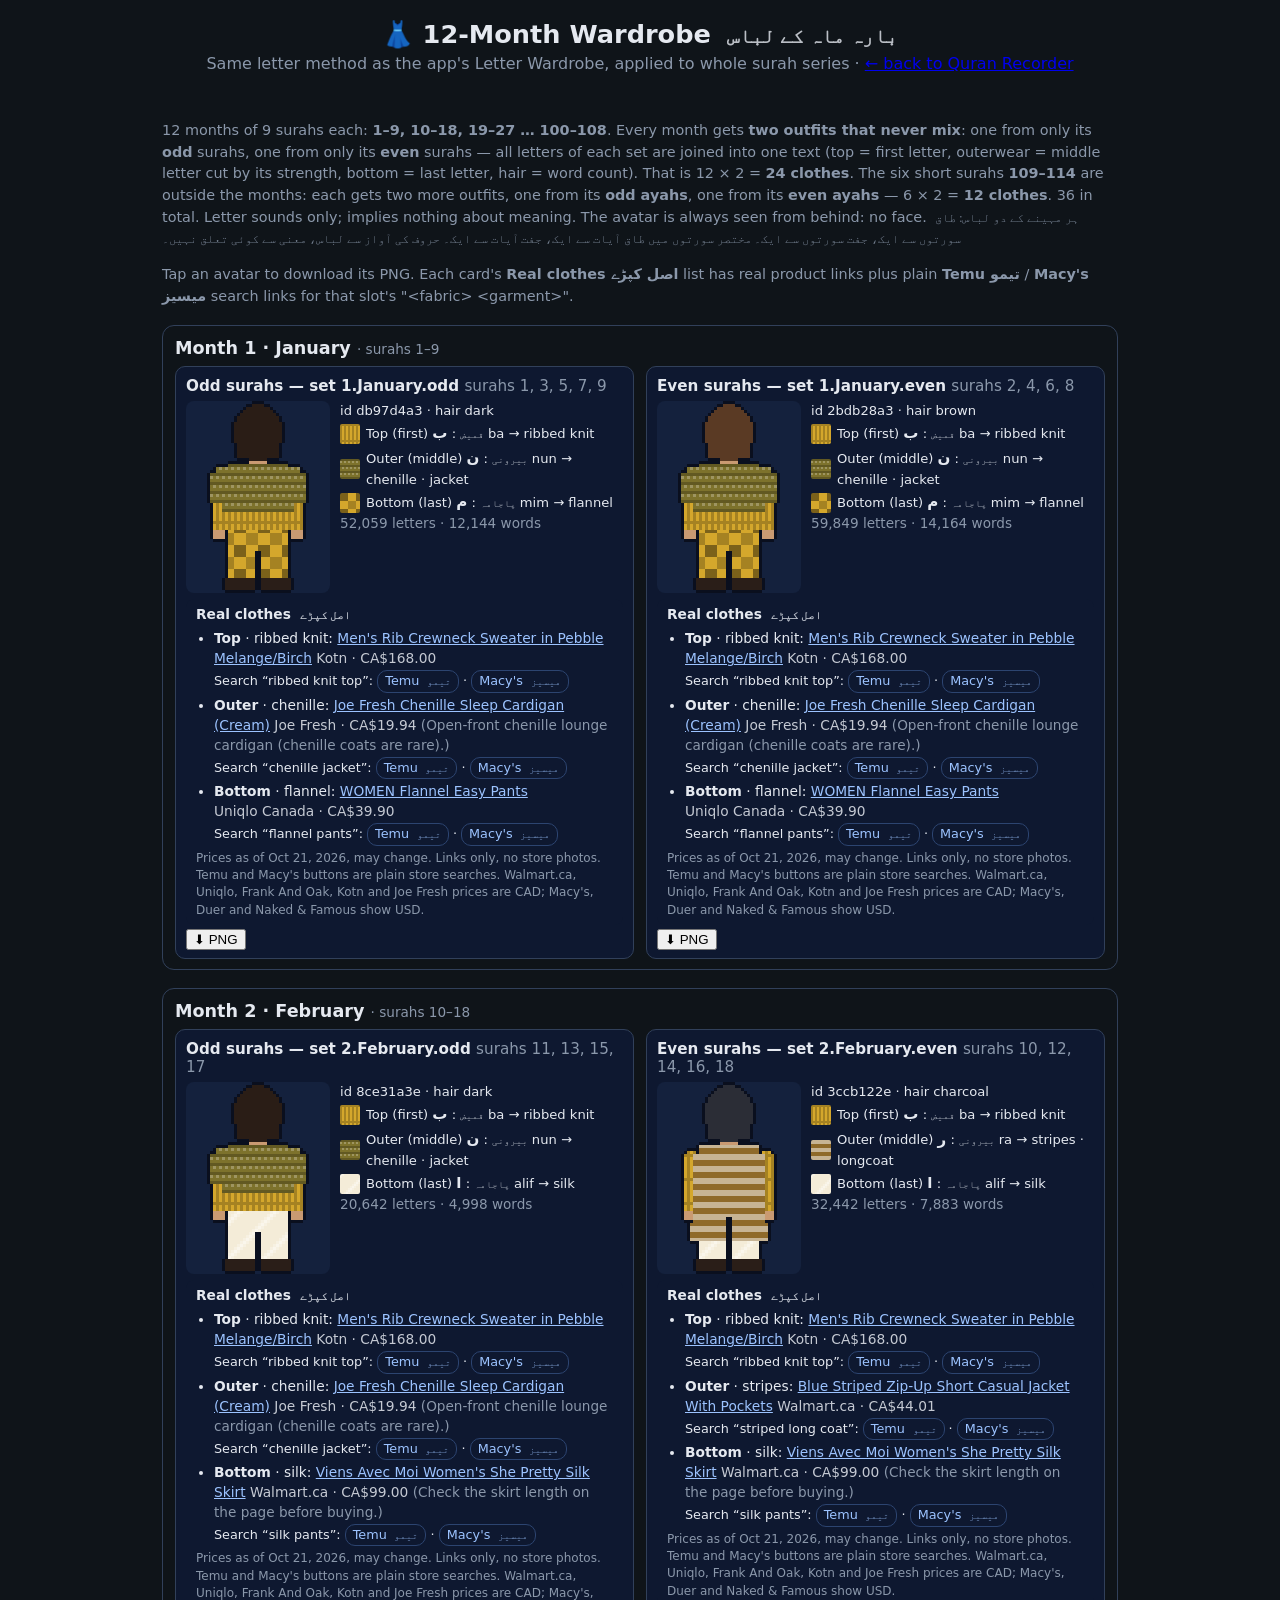
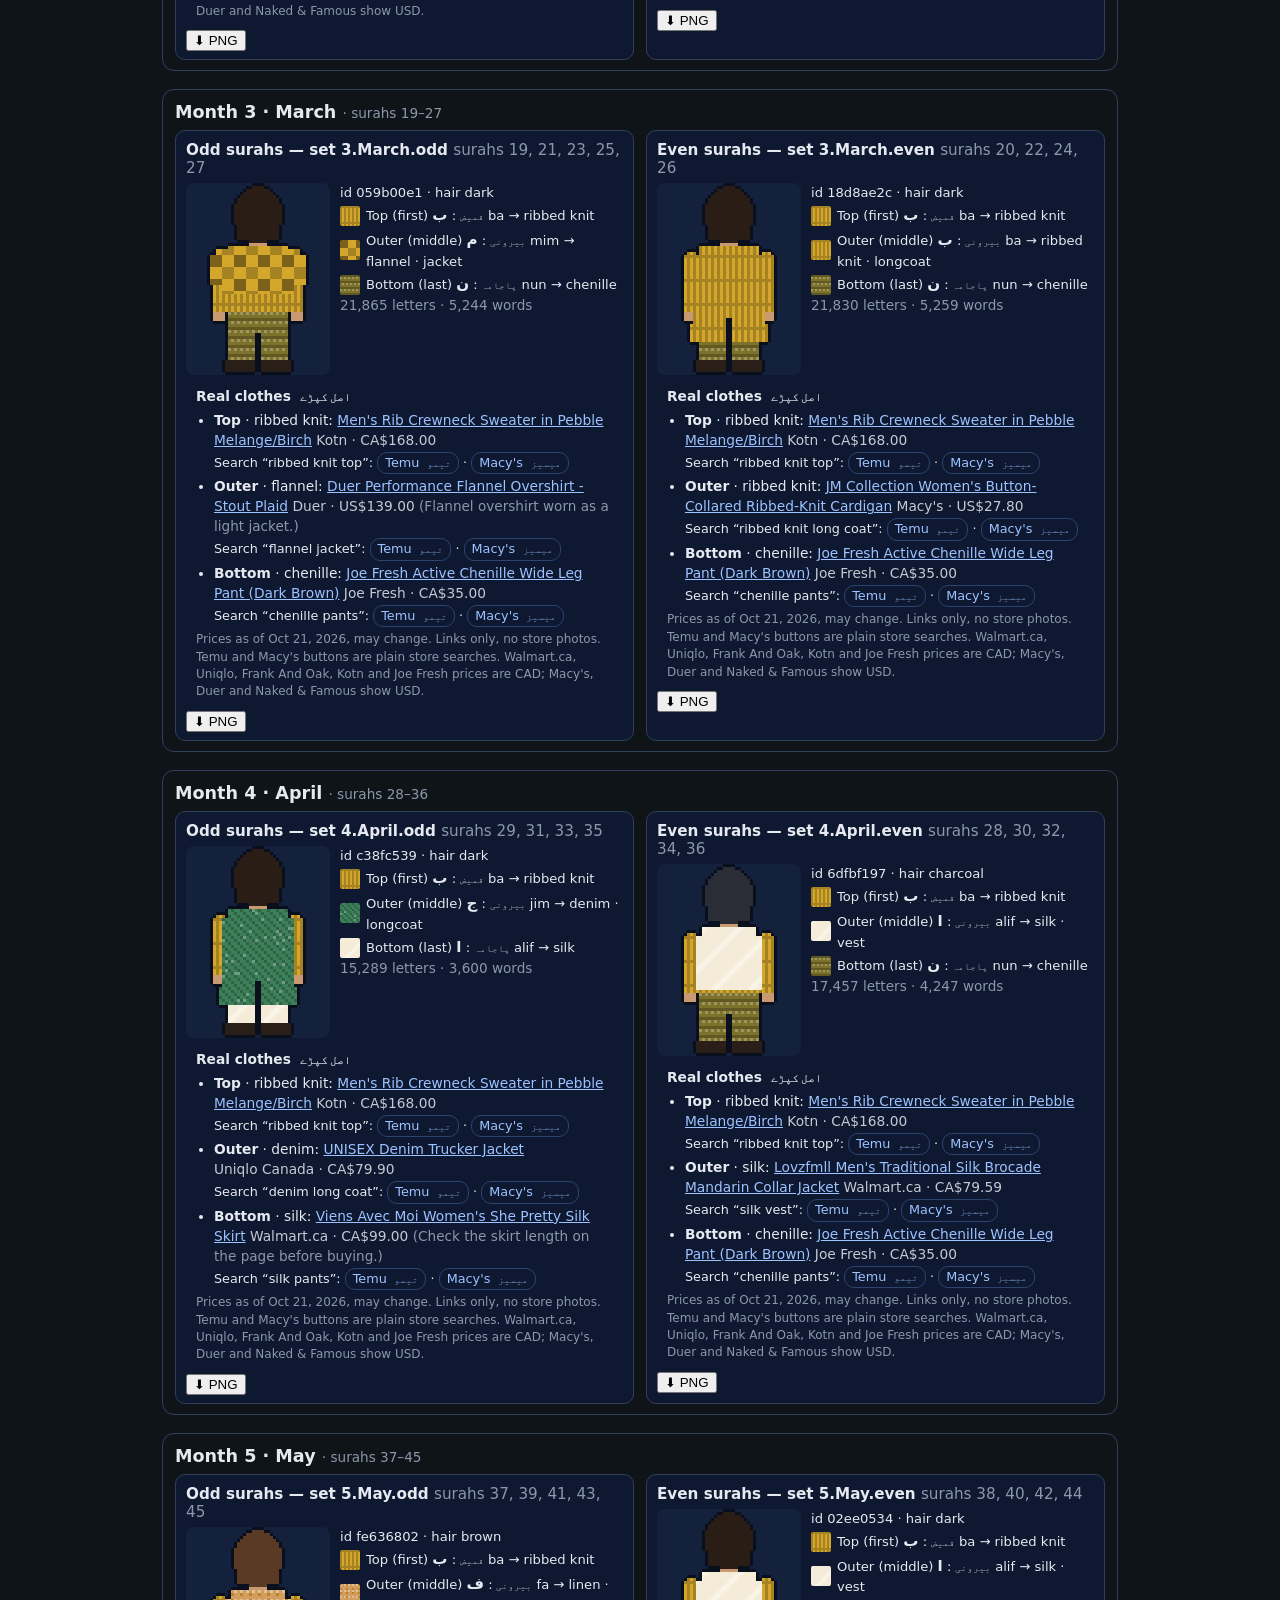
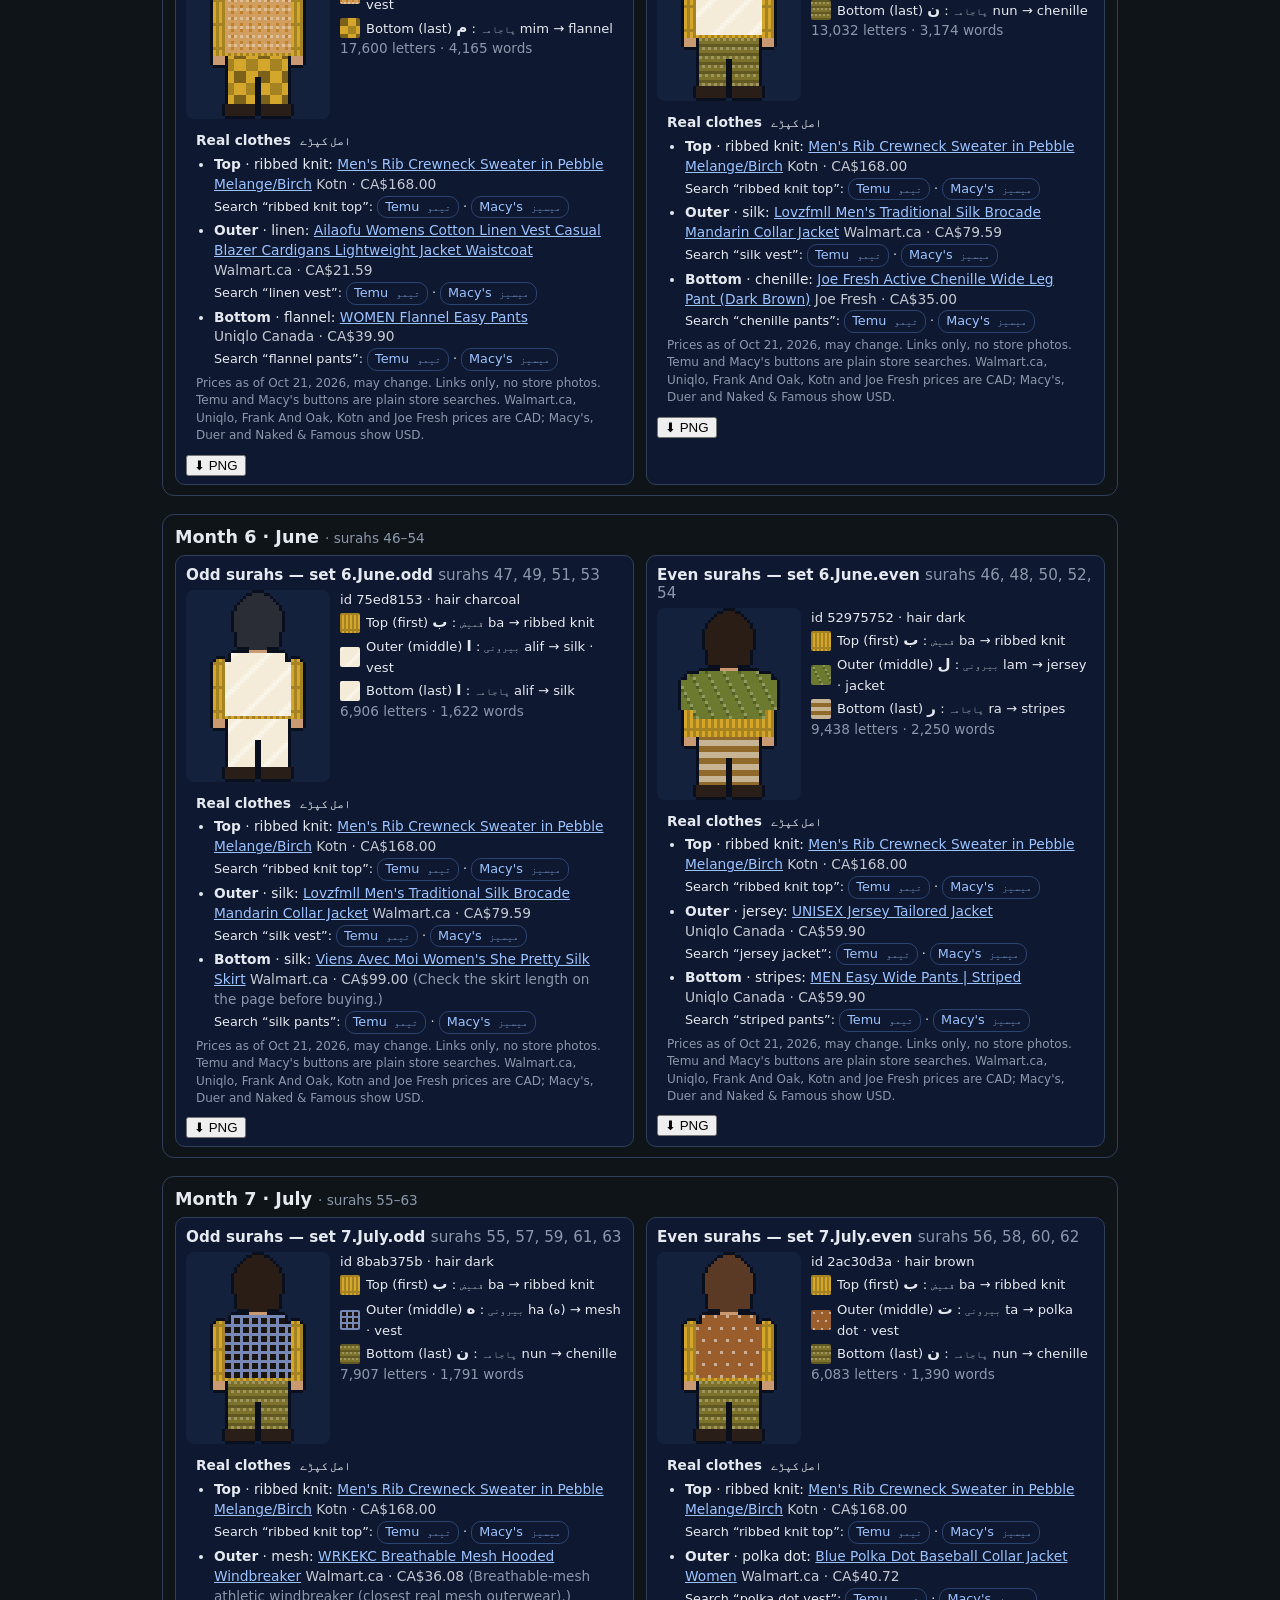
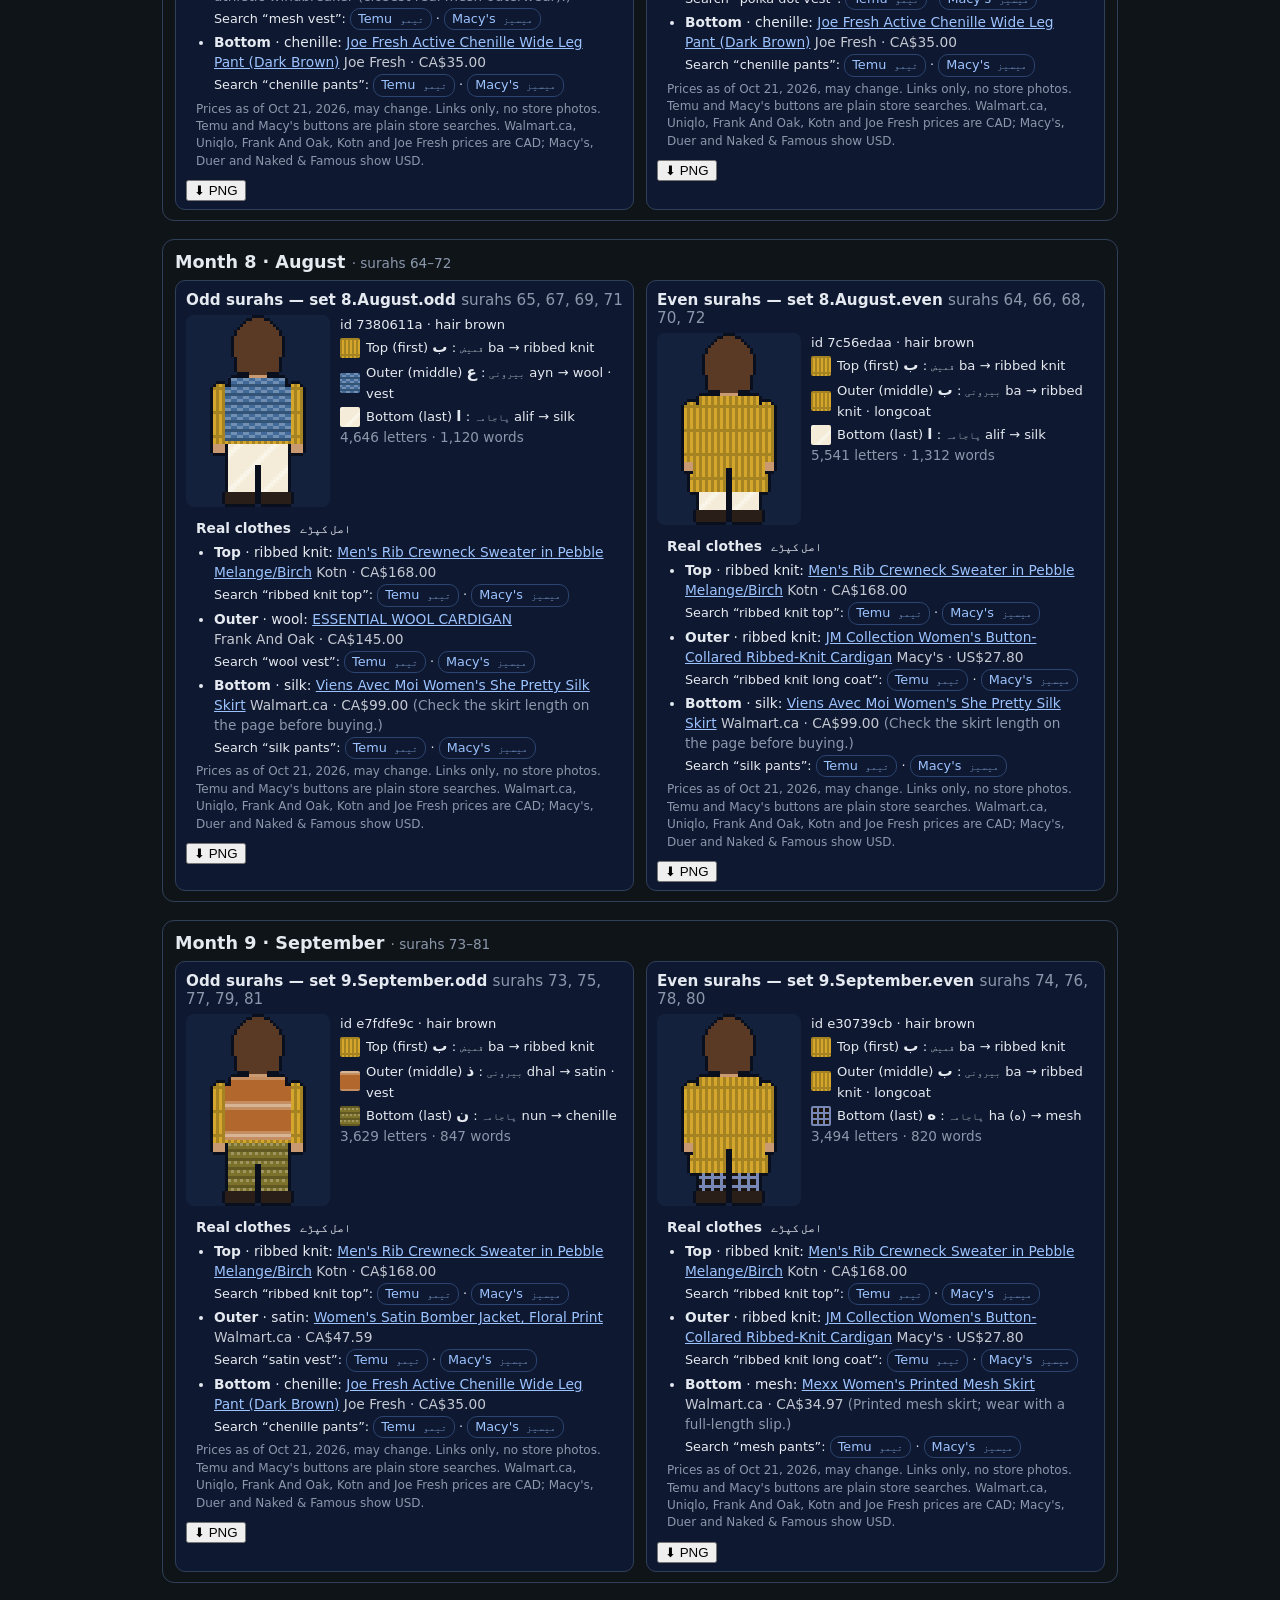
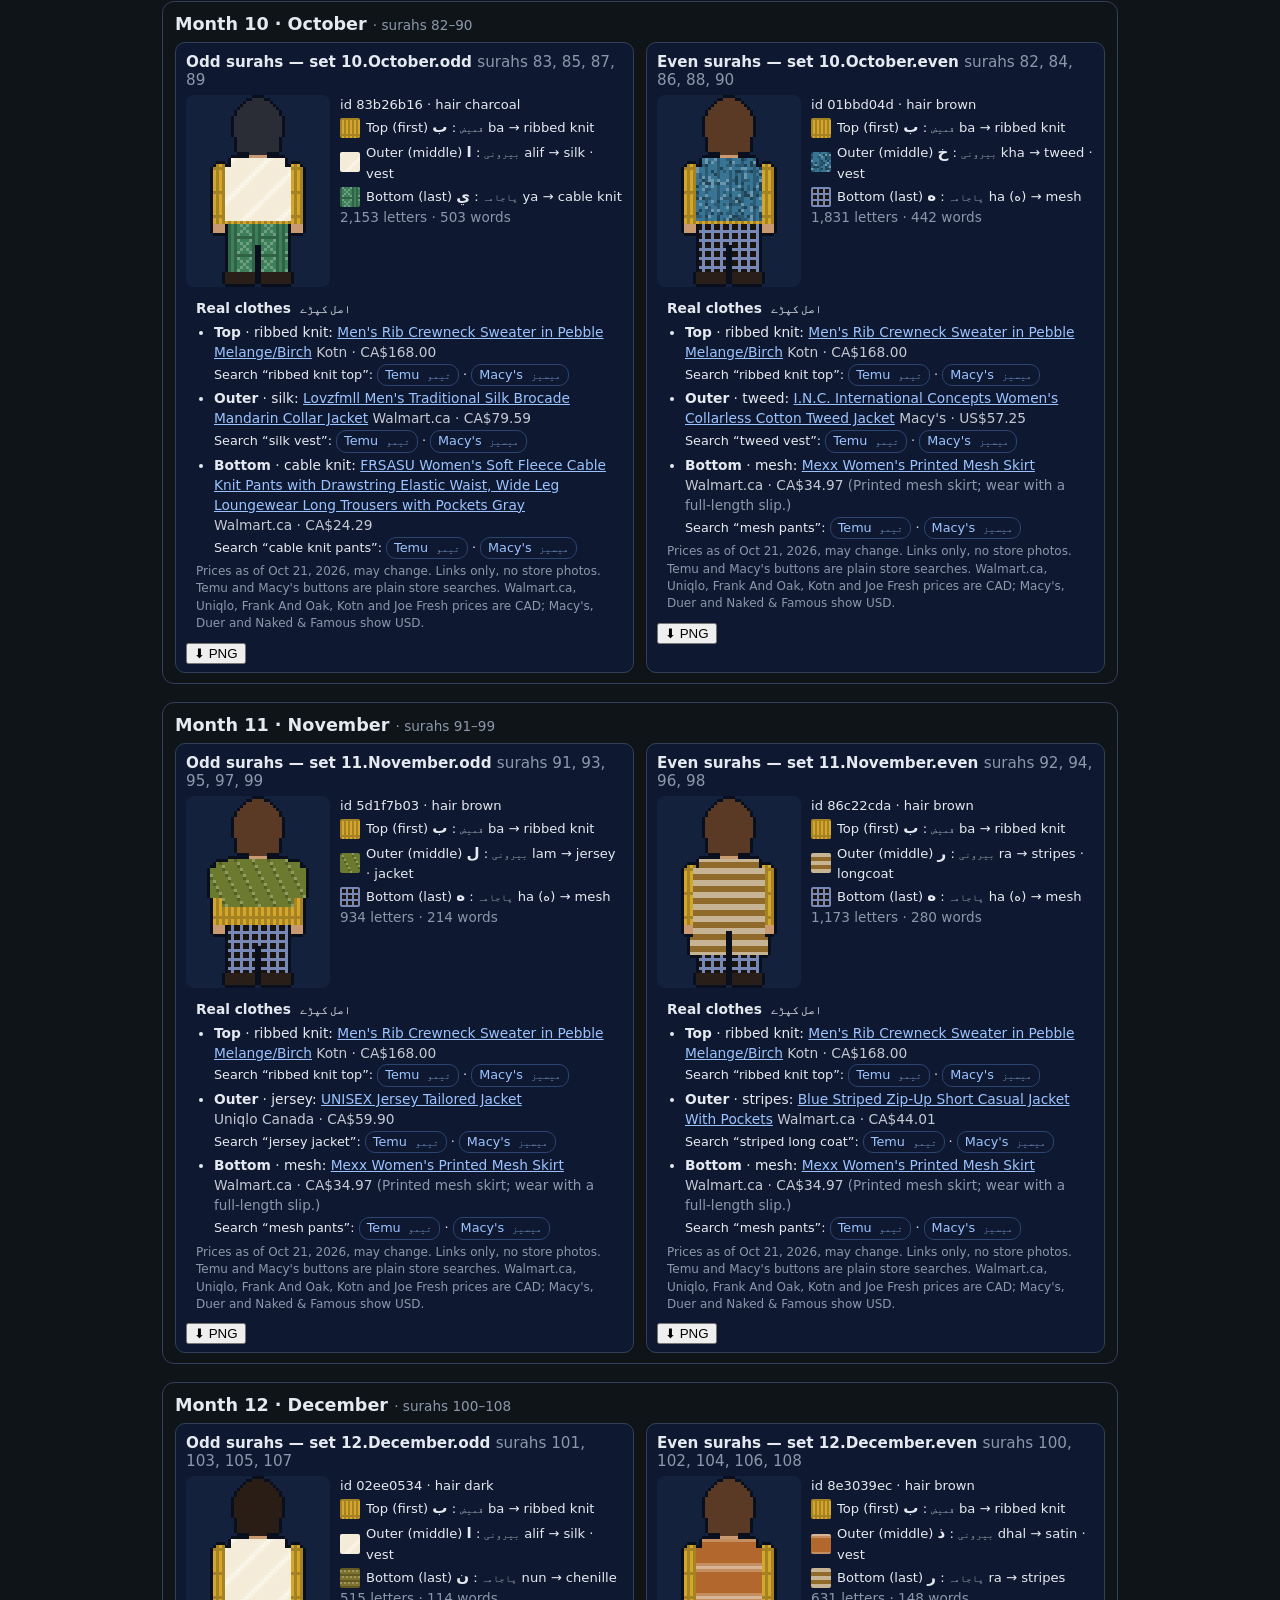
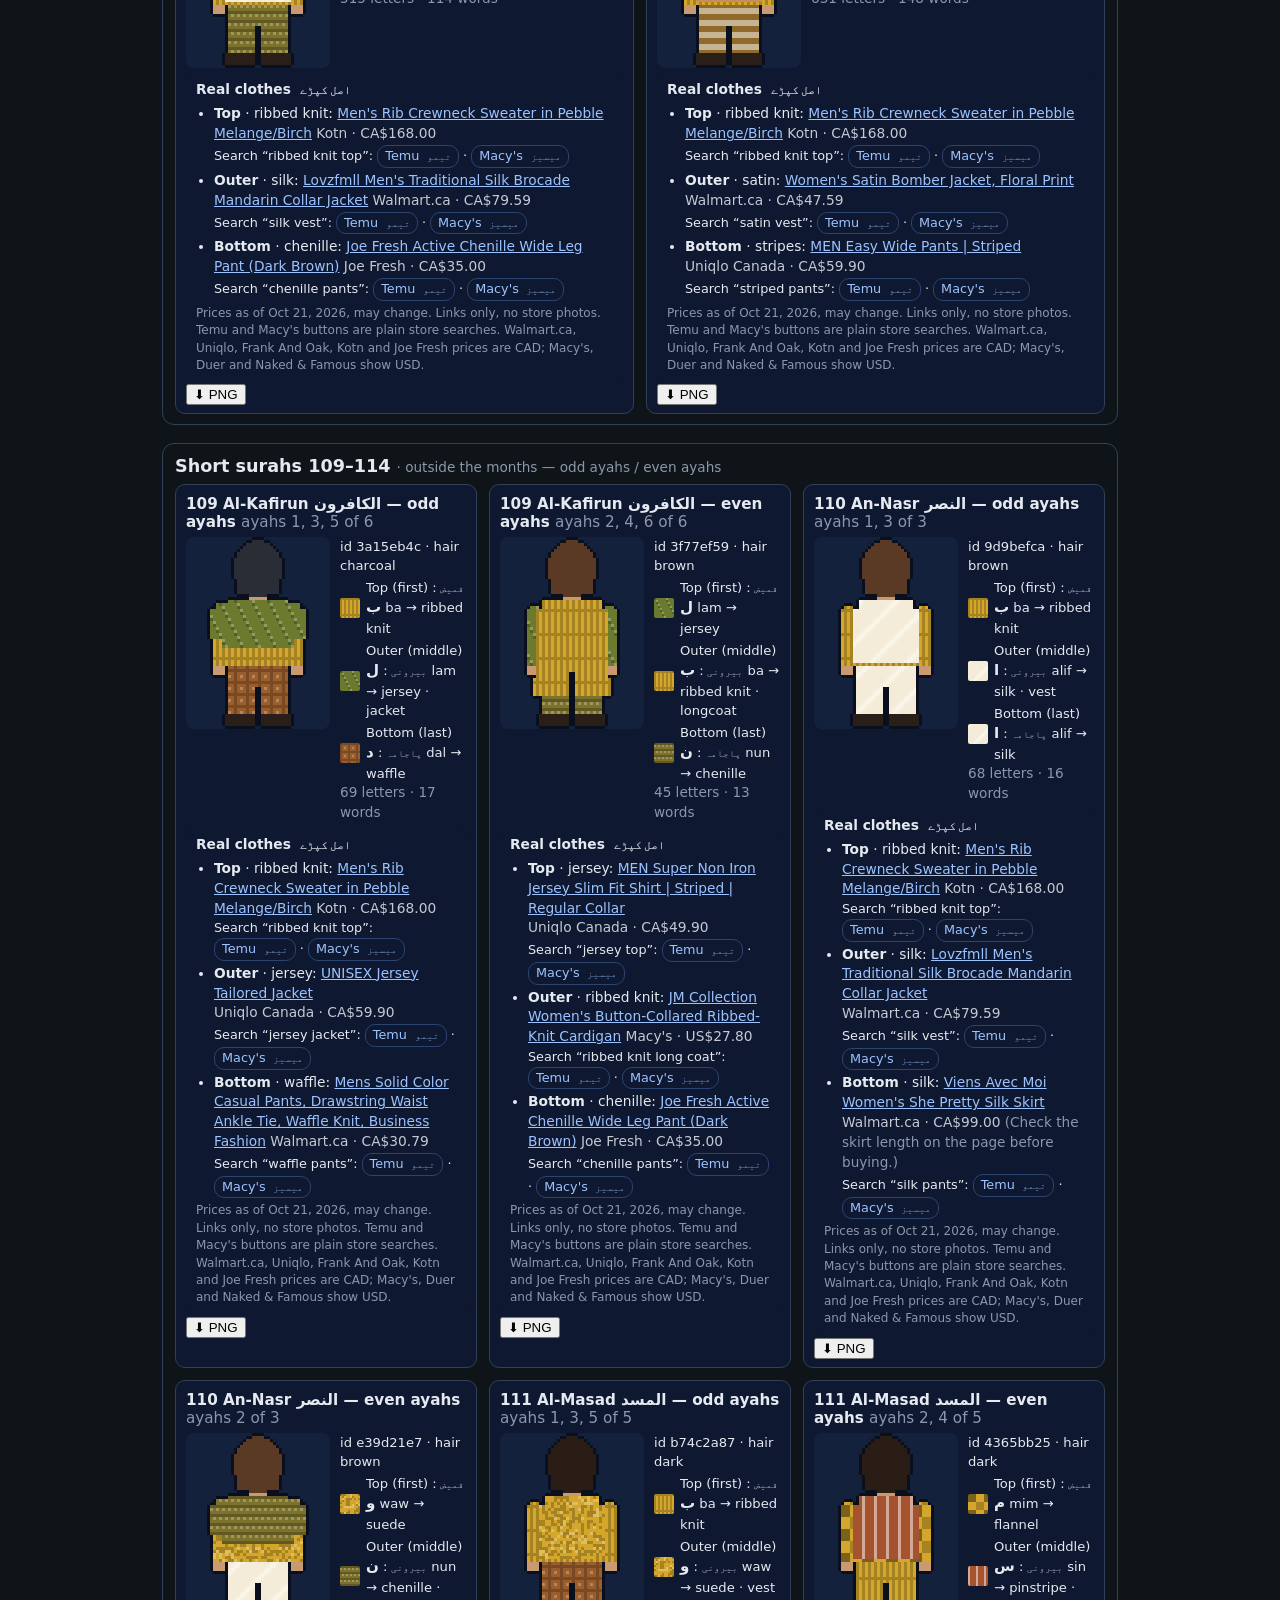
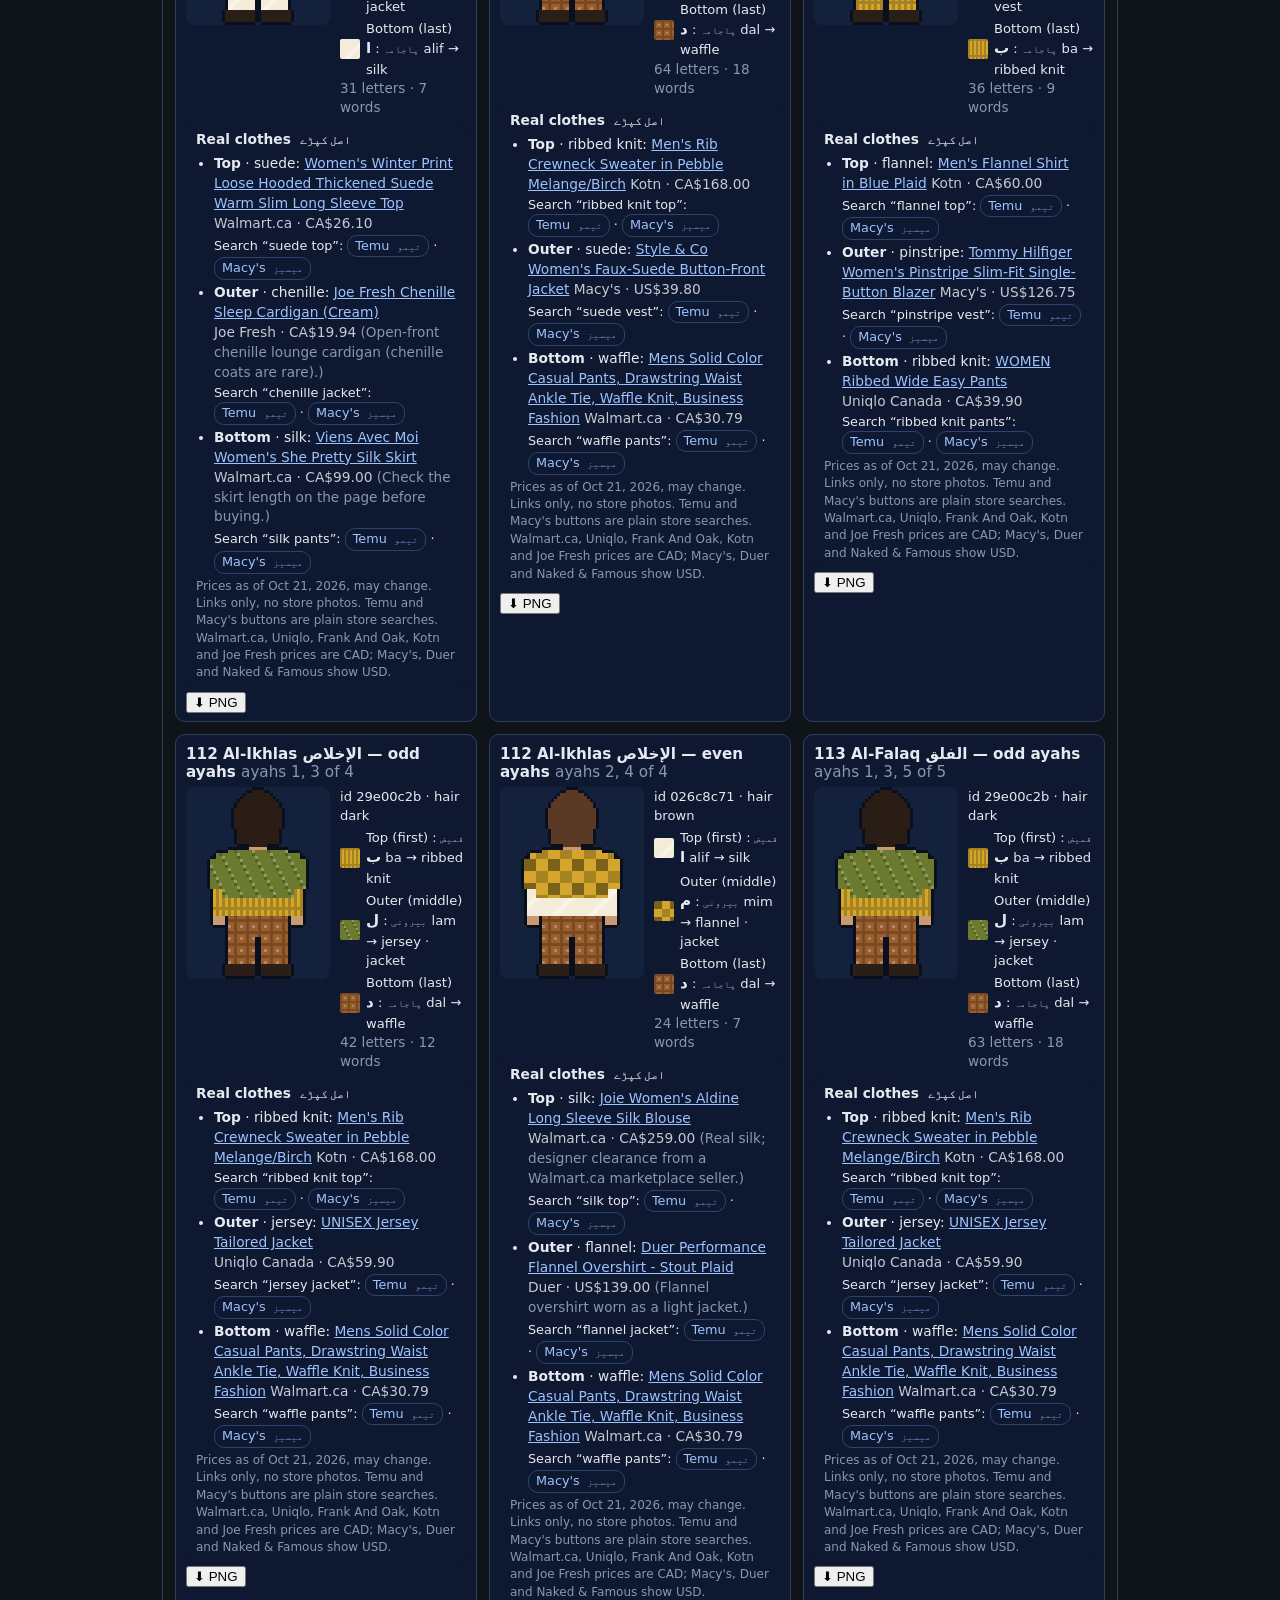
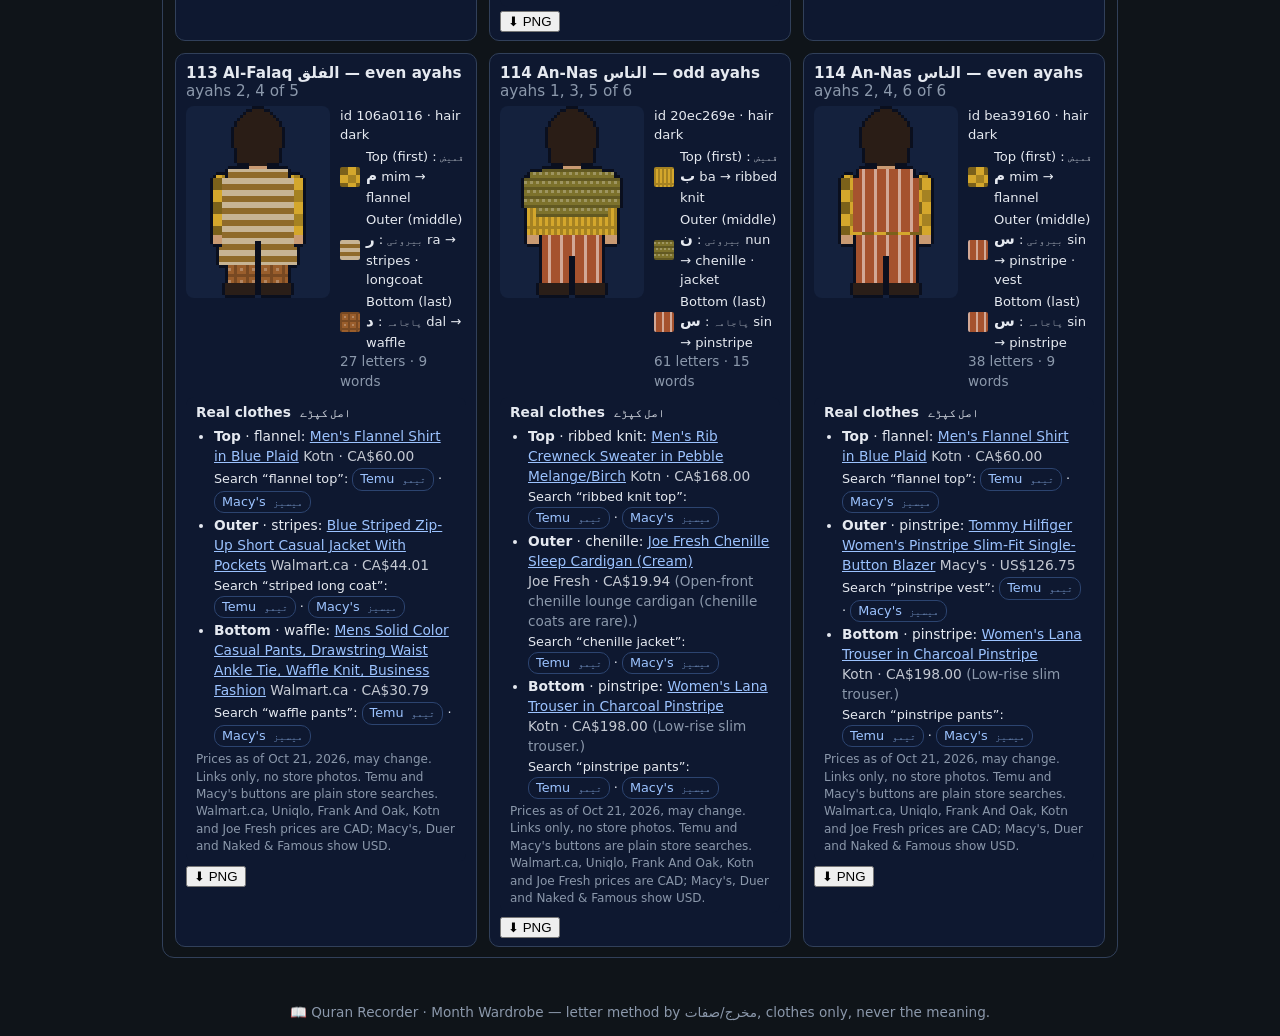
==== docs/wardrobe-calendar.html @ d3574f49 "12-Month Wardrobe (v1.8.0): 36 outfits — 12 months x odd/even surahs (24) + 109-114 odd/even ayahs (" ====
<!DOCTYPE html>
<html lang="en">
<head>
<meta charset="UTF-8">
<meta name="viewport" content="width=device-width, initial-scale=1">
<title>Month Wardrobe — Quran Recorder</title>
<link rel="stylesheet" href="styles.css">
<style>
  .wc-main{max-width:980px;margin:0 auto;padding:12px}
  .wc-month{margin:18px 0;padding:10px 12px;border:1px solid var(--border);border-radius:12px}
  .wc-month h2{font-size:1.1rem;margin:2px 0 8px}
  .wc-month h2 .muted{font-weight:400}
  .wc-cards{display:flex;gap:12px;flex-wrap:wrap}
  .wc-card{flex:1 1 300px;min-width:290px;max-width:460px;background:#0e1830;border:1px solid var(--border);border-radius:10px;padding:8px 10px}
  .wc-card h3{font-size:.95rem;margin:2px 0 6px}
  .wc-card h3 .set{color:var(--muted);font-weight:400}
  .wc-stage{display:flex;gap:10px;align-items:flex-start}
  .wc-avatar{image-rendering:pixelated;width:144px;height:192px;background:#14213d;border-radius:8px;cursor:pointer;flex:none}
  .wc-info{font-size:.82rem;line-height:1.45}
  .wc-png{margin-top:4px;font-size:.75rem}
  .wc-card .lw-shop{margin-top:6px}
  .wc-intro{font-size:.9rem;line-height:1.5;color:var(--muted)}
  .wc-top{display:flex;justify-content:flex-end;gap:10px;align-items:center;max-width:980px;margin:0 auto;padding:0 12px}
</style>
</head>
<body>
<header>
  <h1>👗 12-Month Wardrobe <span class="ur" lang="ur">بارہ ماہ کے لباس</span></h1>
  <p class="subtitle">Same letter method as the app's Letter Wardrobe, applied to whole surah series · <a href="index.html">← back to Quran Recorder</a></p>
</header>
<main class="wc-main">
  <p class="wc-intro">
    12 months of 9 surahs each: <b>1–9, 10–18, 19–27 … 100–108</b>. Every month gets <b>two outfits that never mix</b>:
    one from only its <b>odd</b> surahs, one from only its <b>even</b> surahs — all letters of each set are joined into one text
    (top = first letter, outerwear = middle letter cut by its strength, bottom = last letter, hair = word count).
    That is 12 × 2 = <b>24 clothes</b>. The six short surahs <b>109–114</b> are outside the months: each gets two more
    outfits, one from its <b>odd ayahs</b>, one from its <b>even ayahs</b> — 6 × 2 = <b>12 clothes</b>. 36 in total.
    Letter sounds only; implies nothing about meaning. The avatar is always seen from behind: no face.
    <span class="ur" lang="ur">ہر مہینے کے دو لباس: طاق سورتوں سے ایک، جفت سورتوں سے ایک۔ مختصر سورتوں میں طاق آیات سے ایک، جفت آیات سے ایک۔ حروف کی آواز سے لباس، معنی سے کوئی تعلق نہیں۔</span>
  </p>
  <p class="wc-intro">Tap an avatar to download its PNG. Each card's <b>Real clothes اصل کپڑے</b> list has real product links plus plain
    <b>Temu تیمو</b> / <b>Macy's میسیز</b> search links for that slot's "&lt;fabric&gt; &lt;garment&gt;".</p>
  <div id="wc-list"></div>
</main>
<footer>📖 Quran Recorder · Month Wardrobe — letter method by <span lang="ar">مخرج</span>/<span lang="ar">صفات</span>, clothes only, never the meaning.</footer>
<script src="wardrobe-data.js?v=letters2"></script>
<script src="wardrobe.js?v=shop1"></script>
<script src="surah-data.js"></script>
<script src="quran-text.js"></script>
<script src="wardrobe-calendar.js?v=cal1"></script>
<script>
(function () {
  const LW = window.LetterWardrobe, WC = window.WardrobeCalendar;
  if (!LW || !WC || !window.QURAN_TEXT) { document.getElementById("wc-list").textContent = "Failed to load wardrobe data."; return; }
  const root = document.getElementById("wc-list");

  function card(title, setLabel, o) {
    const s = o.spec, outer = s.outerwear;
    const el = document.createElement("div");
    el.className = "wc-card";
    const part = (label, ur, x, extra) =>
      `<div class="lw-part"><canvas data-o="${x.order}"></canvas><span>${label} <span class="ur" lang="ur">${ur}</span>: ` +
      `<b class="lw-ar" lang="ar">${x.letter}</b> ${x.name} → ${x.property}${extra || ""}</span></div>`;
    el.innerHTML =
      `<h3>${title} <span class="set">${setLabel}</span></h3>` +
      `<div class="wc-stage"><canvas class="wc-avatar" aria-label="Outfit avatar"></canvas>` +
      `<div class="wc-info">id ${s.id} · hair ${s.base.hair.replace("hair_", "")}` +
      part("Top (first)", "قمیض", s.top) +
      part("Outer (middle)", "بیرونی", outer, ` · ${outer.style}`) +
      part("Bottom (last)", "پاجامہ", s.bottom) +
      `<span class="muted">${s.stats.letters.toLocaleString()} letters · ${s.stats.words.toLocaleString()} words</span>` +
      `</div></div>` +
      `<div class="lw-shop">${LW.shopHTML(s)}</div>` +
      `<div class="wc-png"><button class="wc-png-btn">⬇ PNG</button></div>`;
    LW.drawAvatar(el.querySelector(".wc-avatar"), s, 3);
    el.querySelectorAll(".lw-part canvas").forEach((c) => LW.drawSwatch(c, +c.dataset.o, 10, 2));
    const pngName = title.toLowerCase().replace(/[^a-z0-9]+/g, "-").replace(/^-+|-+$/g, "");
    const png = () => {
      const c = document.createElement("canvas");
      LW.drawAvatar(c, s, 1);
      const a = document.createElement("a");
      a.href = c.toDataURL("image/png"); a.download = `outfit-${pngName}-${s.id}.png`; a.click();
    };
    el.querySelector(".wc-avatar").addEventListener("click", png);
    el.querySelector(".wc-png-btn").addEventListener("click", png);
    return el;
  }

  const all = WC.allOutfits(LW, window.QURAN_TEXT, window.SURAHS);
  for (const m of all.months) {
    const sec = document.createElement("section");
    sec.className = "wc-month";
    sec.innerHTML = `<h2>Month ${m.month} · ${m.name} <span class="muted">· surahs ${m.surahs[0]}–${m.surahs[m.surahs.length - 1]}</span></h2>`;
    const wrap = document.createElement("div");
    wrap.className = "wc-cards";
    wrap.appendChild(card(`Odd surahs — set ${m.month}.${m.name}.odd`, `surahs ${m.odd.surahs.join(", ")}`, m.odd));
    wrap.appendChild(card(`Even surahs — set ${m.month}.${m.name}.even`, `surahs ${m.even.surahs.join(", ")}`, m.even));
    sec.appendChild(wrap);
    root.appendChild(sec);
  }
  const sec = document.createElement("section");
  sec.className = "wc-month";
  sec.innerHTML = `<h2>Short surahs 109–114 <span class="muted">· outside the months — odd ayahs / even ayahs</span></h2>`;
  const wrap = document.createElement("div");
  wrap.className = "wc-cards";
  for (const sh of all.shorts) {
    wrap.appendChild(card(`${sh.surah} ${sh.name} ${sh.ar} — odd ayahs`, `ayahs ${sh.odd.ayahs.join(", ")} of ${sh.ayahs}`, sh.odd));
    wrap.appendChild(card(`${sh.surah} ${sh.name} ${sh.ar} — even ayahs`, `ayahs ${sh.even.ayahs.length ? sh.even.ayahs.join(", ") : "—"} of ${sh.ayahs}`, sh.even));
  }
  sec.appendChild(wrap);
  root.appendChild(sec);
})();
</script>
</body>
</html>
---- docs/styles.css ----
:root {
  --bg: #0f1419;
  --panel: #1a2230;
  --card: #222d3d;
  --accent: #4ade80;
  --accent2: #38bdf8;
  --danger: #f87171;
  --text: #e5e9f0;
  --muted: #8b98ab;
  --border: #31405a;
}
* { box-sizing: border-box; }
body {
  margin: 0;
  font-family: "Segoe UI", system-ui, sans-serif;
  background: var(--bg);
  color: var(--text);
}
header {
  padding: 1.2rem 1.5rem 0.5rem;
  text-align: center;
}
h1 { margin: 0; font-size: 1.6rem; }
.subtitle { color: var(--muted); margin: 0.3rem 0 0.8rem; }
.tabs { display: flex; gap: 0.5rem; justify-content: center; flex-wrap: wrap; }
.tab {
  background: var(--panel);
  color: var(--text);
  border: 1px solid var(--border);
  border-radius: 8px;
  padding: 0.5rem 1.1rem;
  cursor: pointer;
  font-size: 0.95rem;
}
.tab.active { background: var(--accent); color: #06210f; border-color: var(--accent); font-weight: 600; }

main { max-width: 1000px; margin: 1rem auto 3rem; padding: 0 1rem; }
.panel { display: none; }
.panel.active { display: block; }

.card {
  background: var(--card);
  border: 1px solid var(--border);
  border-radius: 12px;
  padding: 1rem 1.2rem;
  margin-bottom: 1rem;
}
.card h2 { margin-top: 0; font-size: 1.1rem; }
label { display: block; margin: 0.6rem 0 0.25rem; color: var(--muted); font-size: 0.85rem; }
select, input[type="number"], input[type="search"], input[type="date"] {
  width: 100%;
  padding: 0.5rem;
  border-radius: 8px;
  border: 1px solid var(--border);
  background: var(--panel);
  color: var(--text);
  font-size: 1rem;
}
button { cursor: pointer; }
.muted { color: var(--muted); font-size: 0.85rem; }

/* Recorder */
.recorder-grid { display: grid; grid-template-columns: 1fr 1fr; gap: 1rem; }
@media (max-width: 700px) { .recorder-grid { grid-template-columns: 1fr; } }
.ayah-picker { display: flex; gap: 0.5rem; align-items: center; }
.ayah-picker button {
  width: 2.4rem; height: 2.4rem; font-size: 1.2rem;
  border-radius: 8px; border: 1px solid var(--border);
  background: var(--panel); color: var(--text);
}
.ayah-picker input { text-align: center; }
.verse-badge {
  margin-top: 0.8rem; padding: 0.5rem 0.8rem;
  background: var(--panel); border-radius: 8px;
  border: 1px solid var(--accent2);
}
.verse-badge strong { color: var(--accent2); }
.rec-controls { display: flex; gap: 0.8rem; }
.big {
  flex: 1; padding: 0.9rem; font-size: 1.05rem; font-weight: 600;
  border-radius: 10px; border: none;
}
.big.rec { background: var(--danger); color: #2b0505; }
.big.rec:disabled { opacity: 0.4; cursor: not-allowed; }
.big.stop { background: var(--accent); color: #06210f; }
.big.stop:disabled { opacity: 0.4; cursor: not-allowed; }
.timer { font-size: 2.2rem; text-align: center; margin: 0.8rem 0 0.3rem; font-variant-numeric: tabular-nums; }
#rec-status { text-align: center; }
#rec-status.recording { color: var(--danger); }

.rec-list .rec-item {
  display: flex; align-items: center; gap: 0.8rem; flex-wrap: wrap;
  padding: 0.6rem; border-bottom: 1px solid var(--border);
}
.rec-item:last-child { border-bottom: none; }
.rec-item audio { height: 2rem; flex: 1; min-width: 180px; }
.rec-item .meta { min-width: 200px; }
.rec-item .meta .time { color: var(--muted); font-size: 0.8rem; }
.icon-btn {
  background: var(--panel); border: 1px solid var(--border); color: var(--text);
  border-radius: 6px; padding: 0.3rem 0.6rem;
}
.icon-btn:hover { border-color: var(--accent2); }

/* Finder */
.finder-row { display: flex; gap: 0.8rem; flex-wrap: wrap; }
.finder-row input[type="search"] { flex: 2; min-width: 180px; }
.verse-jump { display: flex; gap: 0.5rem; flex: 1; min-width: 200px; }
.verse-jump button {
  background: var(--accent2); color: #08222f; border: none;
  border-radius: 8px; padding: 0 1rem; font-weight: 600;
}
.surah-scroll {
  max-height: 60vh; overflow-y: auto;
  background: var(--panel); border: 1px solid var(--border); border-radius: 12px;
}
.surah-row {
  display: grid; grid-template-columns: 3rem 1fr auto auto; gap: 0.8rem;
  align-items: center; padding: 0.55rem 1rem;
  border-bottom: 1px solid var(--border); cursor: pointer;
}
.surah-row:hover { background: #26334a; }
.surah-row.selected { background: #123b2a; border-left: 4px solid var(--accent); }
.surah-row .num { color: var(--accent2); font-weight: 700; }
.surah-row .ar { font-size: 1.05rem; }
.surah-row .range { color: var(--muted); font-size: 0.8rem; }
.hidden { display: none; }

/* Kalima */
.kalima-controls { display: flex; gap: 1rem; align-items: center; flex-wrap: wrap; margin-bottom: 0.8rem; }
.kalima-controls select { width: auto; min-width: 220px; }
.presets { display: flex; gap: 0.4rem; align-items: center; }
.preset {
  background: var(--panel); border: 1px solid var(--accent2); color: var(--accent2);
  border-radius: 6px; padding: 0.35rem 0.8rem; font-weight: 600;
}
.preset:hover { background: var(--accent2); color: #08222f; }
.progress { height: 10px; background: var(--panel); border-radius: 5px; overflow: hidden; margin-bottom: 0.4rem; }
#kalima-progress-bar { height: 100%; width: 0; background: var(--accent); transition: width 0.3s; }
.kalima-table { width: 100%; border-collapse: collapse; margin-top: 0.8rem; }
.kalima-table th, .kalima-table td {
  padding: 0.55rem 0.7rem; border-bottom: 1px solid var(--border); text-align: left;
}
.kalima-table th { color: var(--muted); font-size: 0.8rem; text-transform: uppercase; }
.kalima-table tr.done td { background: #123b2a; }
.stamp-btn {
  background: var(--accent); color: #06210f; border: none;
  border-radius: 6px; padding: 0.35rem 0.9rem; font-weight: 600;
}
.stamp-btn.stamped { background: var(--panel); color: var(--muted); border: 1px solid var(--border); }
.stamp-time { display: block; font-size: 0.75rem; color: var(--muted); }

/* Log */
.log-controls { display: flex; gap: 0.6rem; flex-wrap: wrap; margin-bottom: 0.8rem; }
.log-controls input[type="date"] { width: auto; }
.log-controls button {
  background: var(--panel); border: 1px solid var(--border); color: var(--text);
  border-radius: 8px; padding: 0.45rem 0.9rem;
}
.log-entries .log-item {
  display: flex; gap: 0.8rem; align-items: baseline;
  padding: 0.5rem 0.2rem; border-bottom: 1px solid var(--border);
}
.log-item:last-child { border-bottom: none; }
.log-item .t { color: var(--accent2); font-variant-numeric: tabular-nums; min-width: 5.5rem; }
.badge {
  font-size: 0.7rem; padding: 0.1rem 0.5rem; border-radius: 999px;
  border: 1px solid var(--border); color: var(--muted); text-transform: uppercase;
}
.badge.recitation { border-color: var(--accent); color: var(--accent); }
.badge.kalima { border-color: var(--accent2); color: var(--accent2); }
.badge.kalima-complete { border-color: gold; color: gold; }
.badge.ayah-stamp { border-color: #c084fc; color: #c084fc; }

/* Ayah preview + exact-ayah browser */
.ayah-text {
  margin-top: 0.8rem;
  font-family: "Amiri", "Scheherazade New", "Traditional Arabic", serif;
  font-size: 1.45rem; line-height: 2.1;
  background: var(--panel); border: 1px solid var(--border);
  border-radius: 8px; padding: 0.6rem 0.9rem;
  min-height: 3rem;
}
.stamp-ayah {
  margin-top: 0.6rem; width: 100%;
  background: var(--accent2); color: #08222f; border: none;
  border-radius: 10px; padding: 0.7rem; font-weight: 600; font-size: 0.95rem;
}
.search-results { margin-bottom: 1rem; }
.search-row, .ayah-row {
  display: flex; gap: 0.8rem; align-items: baseline;
  padding: 0.5rem 0.8rem; border-bottom: 1px solid var(--border);
  cursor: pointer; background: var(--panel);
}
.search-row:first-child { border-radius: 12px 12px 0 0; }
.search-row:last-child { border-radius: 0 0 12px 12px; }
.search-row:hover, .ayah-row:hover { background: #26334a; }
.search-row .loc { min-width: 7rem; color: var(--accent2); font-weight: 600; white-space: nowrap; }
.search-row .atext { font-family: "Amiri", "Scheherazade New", serif; font-size: 1.15rem; }
.ayah-browser .ayah-list { max-height: 55vh; overflow-y: auto; }
.ayah-row { background: transparent; }
.ayah-row.selected { background: #123b2a; border-right: 4px solid var(--accent); }
.ayah-row .anum {
  min-width: 2.2rem; text-align: center; color: var(--accent2); font-weight: 700;
  border: 1px solid var(--border); border-radius: 999px; padding: 0.1rem 0.3rem;
}
.ayah-row .atext { font-family: "Amiri", "Scheherazade New", serif; font-size: 1.3rem; line-height: 2; }

/* Surah strip dial + ayah wheel */
.surah-strip {
  display: flex; overflow-x: auto; scroll-snap-type: x mandatory;
  margin-top: 0.5rem; border: 1px solid var(--border); border-radius: 10px;
  background: var(--panel); scrollbar-width: none;
}
.surah-strip::-webkit-scrollbar { display: none; }
.surah-chip {
  min-width: 52px; width: 52px; height: 48px; flex: 0 0 52px;
  display: flex; align-items: center; justify-content: center;
  scroll-snap-align: center; cursor: pointer;
  color: var(--muted); font-weight: 600; font-size: 0.95rem;
  border-right: 1px solid var(--border);
}
.surah-chip.active { color: #06210f; background: var(--accent); font-weight: 800; }

.dial-wrap { position: relative; height: 220px; margin-top: 0.5rem; }
.dial {
  height: 100%; overflow-y: auto; scroll-snap-type: y mandatory;
  border: 1px solid var(--border); border-radius: 10px; background: var(--panel);
  scrollbar-width: none;
}
.dial::-webkit-scrollbar { display: none; }
.dial-pad { height: 44px; }
.dial-row {
  height: 44px; display: flex; align-items: center; justify-content: center; gap: 0.6rem;
  scroll-snap-align: center; cursor: pointer; color: var(--muted);
}
.dial-row .dn { font-size: 1.05rem; font-weight: 700; }
.dial-row .dg { font-size: 0.72rem; opacity: 0.7; }
.dial-row.active { color: var(--text); }
.dial-row.active .dn { color: var(--accent); font-size: 1.35rem; }
.dial-band {
  position: absolute; top: 50%; left: 0; right: 0; height: 44px;
  transform: translateY(-50%); pointer-events: none; z-index: 2;
  border-top: 2px solid var(--accent); border-bottom: 2px solid var(--accent);
  background: rgba(74, 222, 128, 0.06);
}
.dial-fade { position: absolute; left: 0; right: 0; height: 60px; pointer-events: none; z-index: 3; }
.dial-fade.top { top: 0; border-radius: 10px 10px 0 0; background: linear-gradient(#1a2230, transparent); }
.dial-fade.bottom { bottom: 0; border-radius: 0 0 10px 10px; background: linear-gradient(transparent, #1a2230); }

/* Number-words chips */
.word-chips { display: flex; flex-wrap: wrap; gap: 0.35rem; margin-top: 0.5rem; }
.word-chip {
  background: var(--panel); border: 1px solid var(--border); border-radius: 999px;
  padding: 0.15rem 0.6rem; font-family: "Amiri", "Scheherazade New", serif; font-size: 1rem;
  cursor: default;
}
.word-chip .cs { color: var(--accent2); font-family: system-ui; font-size: 0.75rem; font-weight: 700; }
.word-chip:hover { border-color: var(--accent2); }

/* GitHub sync */
.gh-grid { display: grid; grid-template-columns: 1fr 1fr; gap: 0.6rem 1rem; }
.gh-wide { grid-column: 1 / -1; }
@media (max-width: 600px) { .gh-grid { grid-template-columns: 1fr; } }
.gh-options { display: flex; gap: 1rem; align-items: center; flex-wrap: wrap; margin-top: 0.8rem; }
.gh-options .check { display: flex; gap: 0.4rem; align-items: center; margin: 0; color: var(--text); font-size: 0.9rem; }
.gh-options input[type="checkbox"] { width: auto; }
input[type="text"], input[type="password"] {
  width: 100%; padding: 0.5rem; border-radius: 8px;
  border: 1px solid var(--border); background: var(--panel); color: var(--text); font-size: 1rem;
}
#gh-status { margin-top: 0.6rem; }
#gh-status.ok { color: var(--accent); }
#gh-status.err { color: var(--danger); }
code { background: var(--panel); padding: 0.1rem 0.35rem; border-radius: 4px; font-size: 0.85em; }

footer { text-align: center; color: var(--muted); padding: 1rem; font-size: 0.85rem; }

/* ---- fast picker (grid/dial) ---- */
.pick-modes{display:flex;gap:6px;align-items:center;flex-wrap:wrap;margin-bottom:6px}
.pick-modes .pm{padding:8px 14px;border-radius:10px;min-height:40px}
.pick-modes .pm.on{background:#2e7d5b;color:#fff}
.pick-modes .onetap{margin-left:auto;font-size:.9em}
.surah-grid{display:grid;grid-template-columns:repeat(auto-fill,minmax(40px,1fr));gap:2px}
.surah-grid button,.ayah-grid button{min-height:40px;padding:2px;border-radius:8px;line-height:1.05;font-size:.72em;display:flex;flex-direction:column;align-items:center;justify-content:center}
.surah-grid button b{font-size:1.25em}
.surah-grid button span{font-family:serif;font-size:1.05em;white-space:nowrap;overflow:hidden;max-width:100%}
.surah-grid button.on,.ayah-grid button.on{outline:2px solid #2e7d5b;background:#d6f0e3}
.ayah-grid{display:grid;grid-template-columns:repeat(auto-fill,minmax(42px,1fr));gap:3px;max-height:60vh;overflow:auto}
.ayah-grid button{font-size:1em}
.ayah-grid button.stamped{background:#ffe9a8}
.ag-head{display:flex;gap:8px;align-items:center;margin:4px 0}
.ag-head button{min-height:40px}
.hidden{display:none!important}
#dial-picker,#grid-picker,#tree-picker{min-width:0;max-width:100%}
.surah-strip{max-width:100%}
.recorder-grid>*{min-width:0}

/* ---- install + speak (v1.0) ---- */
.install-bar{display:flex;justify-content:center;gap:8px;margin:6px 0}
#btn-install{background:#d4af37;color:#14261c;font-weight:700;border-radius:10px;padding:8px 14px}
.ios-hint{font-size:.9em;background:#1f3b2c;border:1px solid #d4af37;border-radius:10px;padding:6px 10px}
.ios-hint button{background:none;border:0;color:inherit;padding:0 4px}
.speak-picker{display:flex;flex-direction:column;gap:8px}
.speak-row{display:flex;align-items:center;gap:10px}
.speak-mic{width:84px;height:84px;border-radius:50%;font-size:2.2em;background:#14533a;border:3px solid #d4af37;color:#fff}
.speak-mic.listening{background:#b3261e;animation:pulse 1s infinite}
@keyframes pulse{50%{transform:scale(1.07)}}
.speak-lang{display:flex;gap:4px}.speak-lang .sl{min-height:40px;padding:6px 12px;border-radius:10px}
.speak-lang .sl.on{background:#2e7d5b;color:#fff}
.smart-form{display:flex;gap:6px}.smart-form input{flex:1;min-height:42px;font-size:1.05em}
.speak-result{border:1px solid #d4af37;border-radius:10px;padding:8px}
#speak-pick{font-size:1.15em;margin-bottom:6px}

/* ---- any-number + sequence mode (v1.1) ---- */
.ur{font-family:"Noto Nastaliq Urdu","Jameel Noori Nastaleeq",serif;font-size:.8em;opacity:.8;margin-inline-start:.35em}
.any-form{display:flex;gap:6px;margin:4px 0}.any-form input{flex:1;min-height:42px;font-size:1.05em}
.any-map{font-size:.9em;min-height:1.2em;word-break:break-all}
.seq-picker{display:flex;flex-direction:column;gap:8px}
.seq-picker select{min-height:42px}
.seq-opts{display:flex;gap:8px;flex-wrap:wrap}.seq-opts label{display:flex;flex-direction:column;flex:1;min-width:90px}
.seq-opts input{min-height:40px}
.seq-nav{display:flex;gap:8px}.seq-nav button{flex:1;min-height:56px;font-size:1.1em;border-radius:12px}
.seq-next{background:#14533a;color:#fff;border:2px solid #d4af37}
.seq-out{font-size:.95em;word-break:break-all;border:1px solid #d4af37;border-radius:10px;padding:6px 8px;min-height:1.4em}

/* ✅ Approve · 📚 Geronimo · 2️⃣ two ayahs */
.approve-picker{display:flex;flex-direction:column;gap:8px}
.approve-picker select{min-height:42px}
.ap-title{font-weight:600}
.ap-cards{display:grid;gap:8px;grid-template-columns:1fr}
.ap-cards.two{grid-template-columns:1fr 1fr}
.ap-card{border:1px solid #d4af37;border-radius:10px;padding:8px;display:flex;flex-direction:column;gap:6px;min-width:0}
.ap-ref{font-weight:600}.ap-done{color:#14533a;font-weight:400;font-size:.85em}
.ap-ar{font-size:1.5em;line-height:1.9}
.ap-meta{font-size:.85em;word-break:break-all}
.ap-book{background:rgba(212,175,55,.12);border-radius:8px;padding:6px 8px;font-size:.92em}
.ap-tag{font-size:.85em;opacity:.8}.ap-sum{margin-top:2px}
.ap-nav{display:flex;gap:8px}.ap-nav button{flex:1;min-height:60px;font-size:1.2em;border-radius:12px}
.ap-yes{background:#14533a;color:#fff;border:2px solid #d4af37}
.ap-no{background:#7a1f1f;color:#fff;border:2px solid #d4af37}
.ap-sub{display:flex;gap:8px;align-items:end;flex-wrap:wrap}.ap-sub label{display:flex;flex-direction:column}.ap-sub input{min-height:40px;width:7em}
.ap-nobook{border:1px dashed #d4af37;border-radius:8px;padding:4px 8px;font-size:.85em}
.bk-current{display:flex;flex-direction:column;gap:4px}.bk-cur-ref{font-size:.85em}
#ap-work-wrap{display:flex;flex-direction:column}#ap-work{min-height:42px}
.bk-ar{font-size:1.15em;line-height:1.8}.bk-line{font-style:italic;margin-top:3px;border-left:3px solid #d4af37;padding-left:6px}.bk-src{font-style:normal;font-size:.85em}.bk-ja,.bk-en{font-size:.85em}
.ap-book.ghost{background:rgba(90,110,140,.18)}.ap-ghost{display:inline-block;font-size:.8em;font-weight:600;border:1px solid currentColor;border-radius:6px;padding:0 6px;margin-bottom:2px}

/* 🔤 Letters mode (letter-pattern avatar) */
.letters-picker{display:flex;flex-direction:column;gap:8px}
.lw-stage{display:flex;gap:12px;align-items:flex-end;flex-wrap:wrap}
#lw-canvas{image-rendering:pixelated;width:288px;height:384px;background:#14213d;border-radius:10px}
.lw-info{font-size:.9rem;line-height:1.5}
.lw-nav{display:flex;gap:8px}
.lw-nav button{flex:1;min-height:42px}
.lw-part{display:flex;gap:6px;align-items:center;margin-top:3px}
.lw-part canvas{image-rendering:pixelated;border-radius:2px;flex:none}
.lw-ar{font-size:1.15em}
.lw-details summary{cursor:pointer;min-height:36px;line-height:36px}
.lw-wrap{overflow:auto;max-height:60vh;border-radius:8px}
.lw-table{border-collapse:collapse;font-size:.78rem;width:100%}
.lw-table th{position:sticky;top:0;background:#0e1830;text-align:left}
.lw-table th,.lw-table td{padding:3px 5px;border-bottom:1px solid #26345a;vertical-align:middle}
.lw-table .lw-ar{font-size:1.4rem}
.lw-table canvas.lw-sw{image-rendering:pixelated;vertical-align:middle;border-radius:2px}
.lw-table .lw-why{min-width:220px;opacity:.85}
.lw-table tr.lw-hl{background:rgba(212,167,44,.18)}
.lw-shop{font-size:.86rem;line-height:1.45;background:#0e1830;border-radius:8px;padding:6px 10px}
.lw-shop ul{margin:4px 0;padding-left:18px}
.lw-shop li{margin:3px 0}
.lw-shop a{color:#9cc3ff;word-break:break-word}
.lw-shop-h{font-weight:600}
.lw-search{font-size:.8rem;margin:1px 0 2px}
.lw-search a{display:inline-block;padding:1px 7px;border:1px solid #2c4470;border-radius:10px;text-decoration:none}
.lw-store{opacity:.85;white-space:nowrap}
.lw-asof{font-size:.75rem}
.lw-dot{display:inline-block;width:11px;height:11px;border-radius:50%;margin-right:4px;vertical-align:middle}

/* ---- spending in Allah's cause (v1.3.2) + tools footer ---- */
.spend{border-color:#d4af37}
.spend h2 .ar{font-family:"Amiri","Scheherazade New",serif;font-size:1.05em;margin-inline-start:.3em}
.spend-ar{font-family:"Amiri","Scheherazade New","Traditional Arabic",serif;font-size:1.5rem;line-height:2.1;text-align:right;margin:.4rem 0}
.spend-ref{color:#d4af37;font-weight:600;margin:.2rem 0}
.spend-en{font-size:.95rem;margin:.3rem 0}
.spend-note{font-size:.8rem}
.tools-used{margin-top:1.2rem;padding-top:.6rem;border-top:1px dashed var(--border);font-size:.8rem}
.tools-used a{color:var(--accent2)}
/* ---- 🔎 Ayah Finder آیت تلاش (v1.5.0) ---- */
.af-text{width:100%;background:var(--panel);color:var(--text);border:1px solid var(--border);border-radius:8px;padding:.6rem;font:inherit;font-size:1rem;resize:vertical}
.af-row{display:flex;flex-wrap:wrap;gap:.5rem;align-items:center;margin:.6rem 0}
.af-egs{font-size:.85rem;color:var(--muted);display:flex;flex-wrap:wrap;gap:.3rem;align-items:center}
.af-eg{background:var(--panel);color:var(--text);border:1px solid var(--border);border-radius:999px;padding:.2rem .6rem;font-size:.8rem;cursor:pointer}
.af-status{min-height:1.2em;margin:.3rem 0}
.af-results{display:flex;flex-direction:column;gap:.6rem}
.af-hit{background:var(--panel);border:1px solid var(--border);border-radius:10px;padding:.7rem .8rem}
.af-head{display:flex;gap:.5rem;align-items:center;flex-wrap:wrap}
.af-rank{background:var(--accent);color:#06210f;border-radius:50%;width:1.6em;height:1.6em;display:inline-flex;align-items:center;justify-content:center;font-weight:700;font-size:.85rem}
.af-ref{color:#d4af37;font-weight:600}
.af-score{margin-inline-start:auto;background:#14533a;color:#c8f7d8;border-radius:6px;padding:.1rem .45rem;font-size:.8rem}
.af-ar{font-family:"Amiri","Scheherazade New","Traditional Arabic",serif;font-size:1.45rem;line-height:2;text-align:right;margin:.4rem 0}
.af-en{font-size:.95rem;margin:.2rem 0 .5rem}
.af-why{font-size:.8rem;margin:.1rem 0 .4rem}
.af-note{font-size:.8rem;margin-top:.8rem}

/* 📖 Shakespeare reader · ڈرامہ پڑھیں (play text, separate from Quran text) */
.bard-row{display:flex;flex-wrap:wrap;gap:6px;align-items:center;font-size:.92em}
.bard-open-btn{margin-top:4px}
body.bard-open{overflow:hidden}
.bard{position:fixed;inset:0;z-index:1000;background:var(--bg);color:var(--text);display:flex;flex-direction:column}
.bard-top{background:var(--panel);border-bottom:1px solid var(--border);padding:8px 12px;display:flex;flex-direction:column;gap:6px}
.bard-row1{display:flex;justify-content:space-between;align-items:center;gap:8px}
.bard-title{margin:0;font-size:1.15rem}
.bard-tag{font-size:.82em;color:#06210f;background:#d4af37;border-radius:6px;padding:2px 8px;align-self:flex-start}
.bard-ctl{display:flex;flex-wrap:wrap;gap:6px;align-items:center}
.bard-ctl select{max-width:100%;flex:1 1 220px;min-width:0;background:var(--card);color:var(--text);border:1px solid var(--border);border-radius:6px;padding:6px}
.bard-ctl input{width:4.5em;background:var(--card);color:var(--text);border:1px solid var(--border);border-radius:6px;padding:5px}
.bard-ctl button:disabled{opacity:.4}
.bard-pair{font-size:.85em;display:flex;flex-wrap:wrap;gap:6px;align-items:center}
.bard-body{flex:1;overflow-y:auto;-webkit-overflow-scrolling:touch;padding:10px 14px 40px}
.bard-text{max-width:720px;margin:0 auto;font-family:Georgia,"Times New Roman",serif;line-height:1.6}
.bard-dp{max-width:720px;margin:0 auto 8px;font-size:.9em}.bard-dp ul{margin:4px 0;padding-left:1.2em}
.bard-h{margin:.4em 0 0;font-family:"Segoe UI",system-ui,sans-serif}.bard-place{margin-bottom:.8em;font-size:.9em}
.bard-paired{font-size:.7em;background:rgba(74,222,128,.18);color:var(--accent);border-radius:6px;padding:1px 6px;vertical-align:middle}
.bard-sp{margin:0 0 .75em}
.bard-who{font-family:"Segoe UI",system-ui,sans-serif;font-weight:700;font-size:.78em;letter-spacing:.06em;color:var(--accent2)}
.bard-ln{white-space:pre-wrap}
.bard-dir{font-style:italic;color:var(--muted);margin:.3em 0 .75em 1.2em}
.bard-sd{color:var(--muted)}
.bard-end{margin-top:1.5em;text-align:center}
.bard-src{max-width:720px;margin:1em auto 0;font-size:.8em}.bard-src a{color:var(--accent2)}
@media (max-width:520px){.bard-top{padding:6px 8px}.bard-body{padding:8px 10px 40px}.bard-ctl .ur{display:none}}
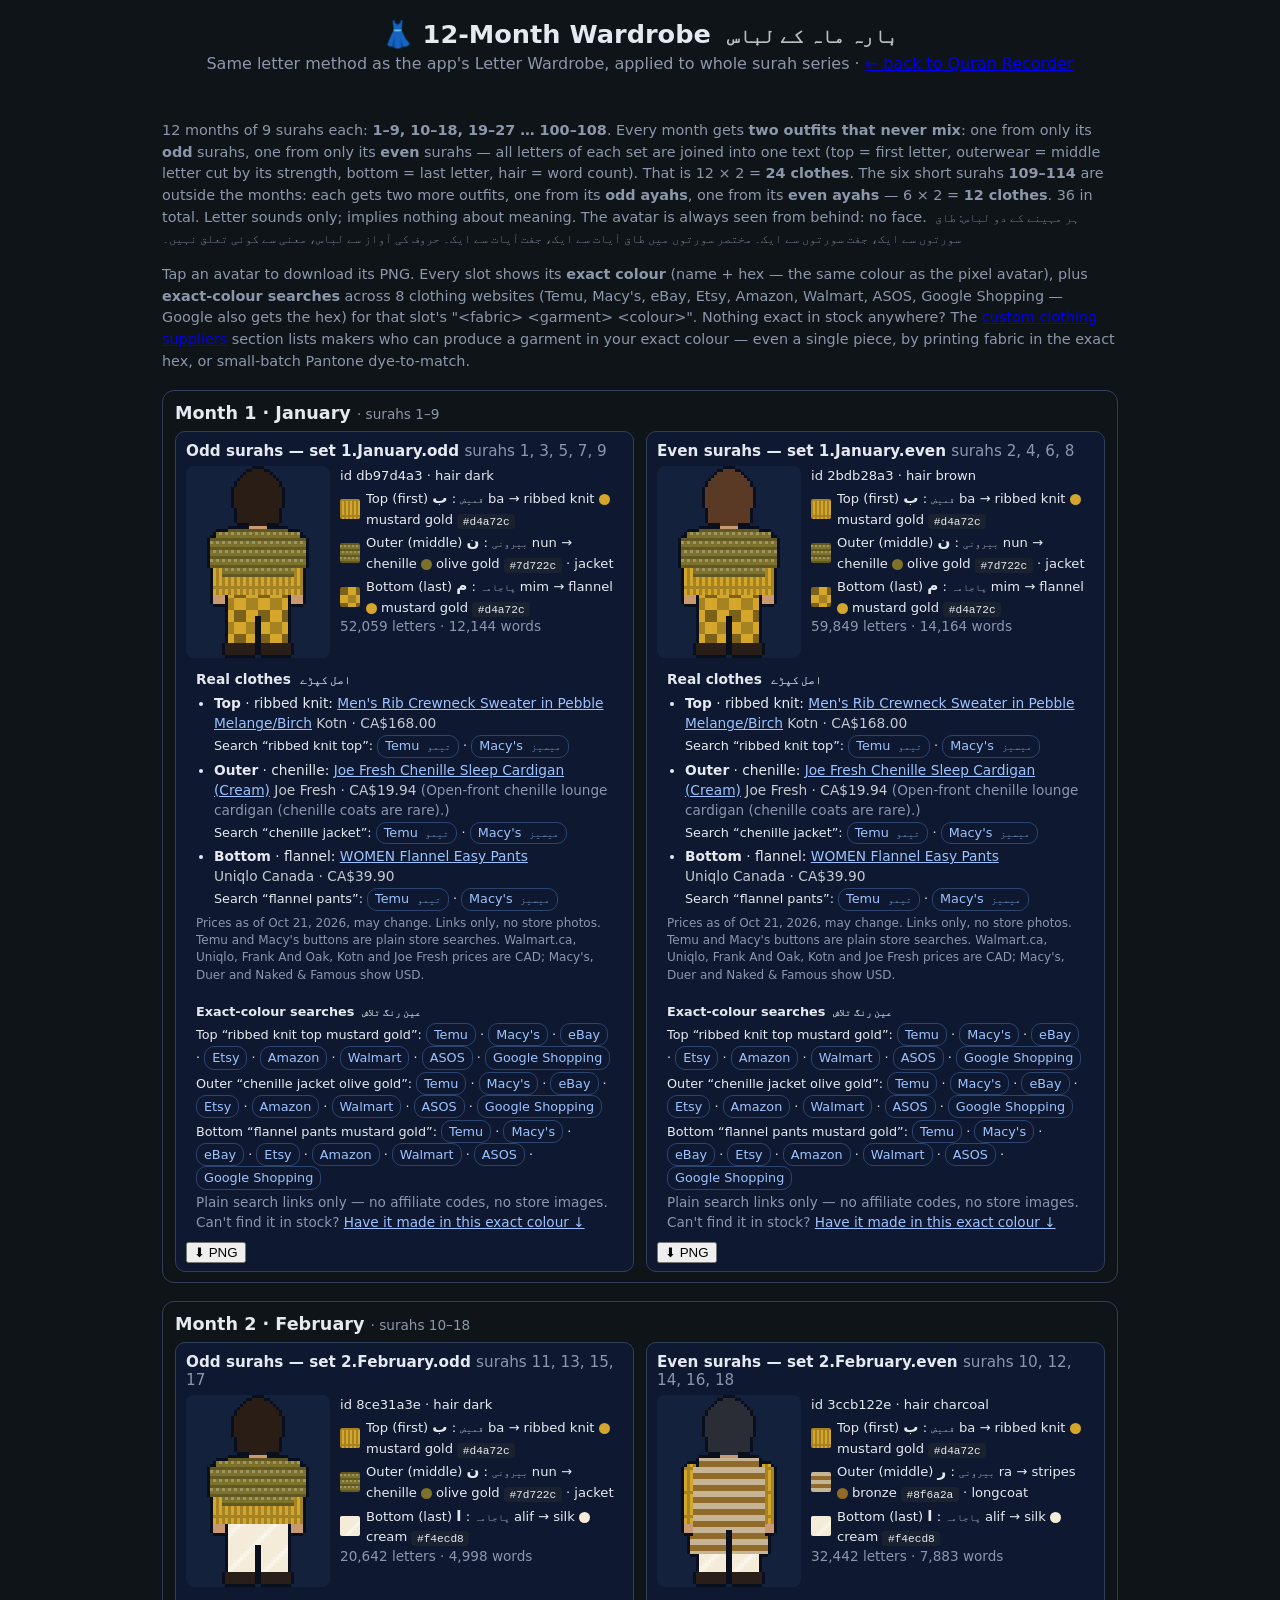
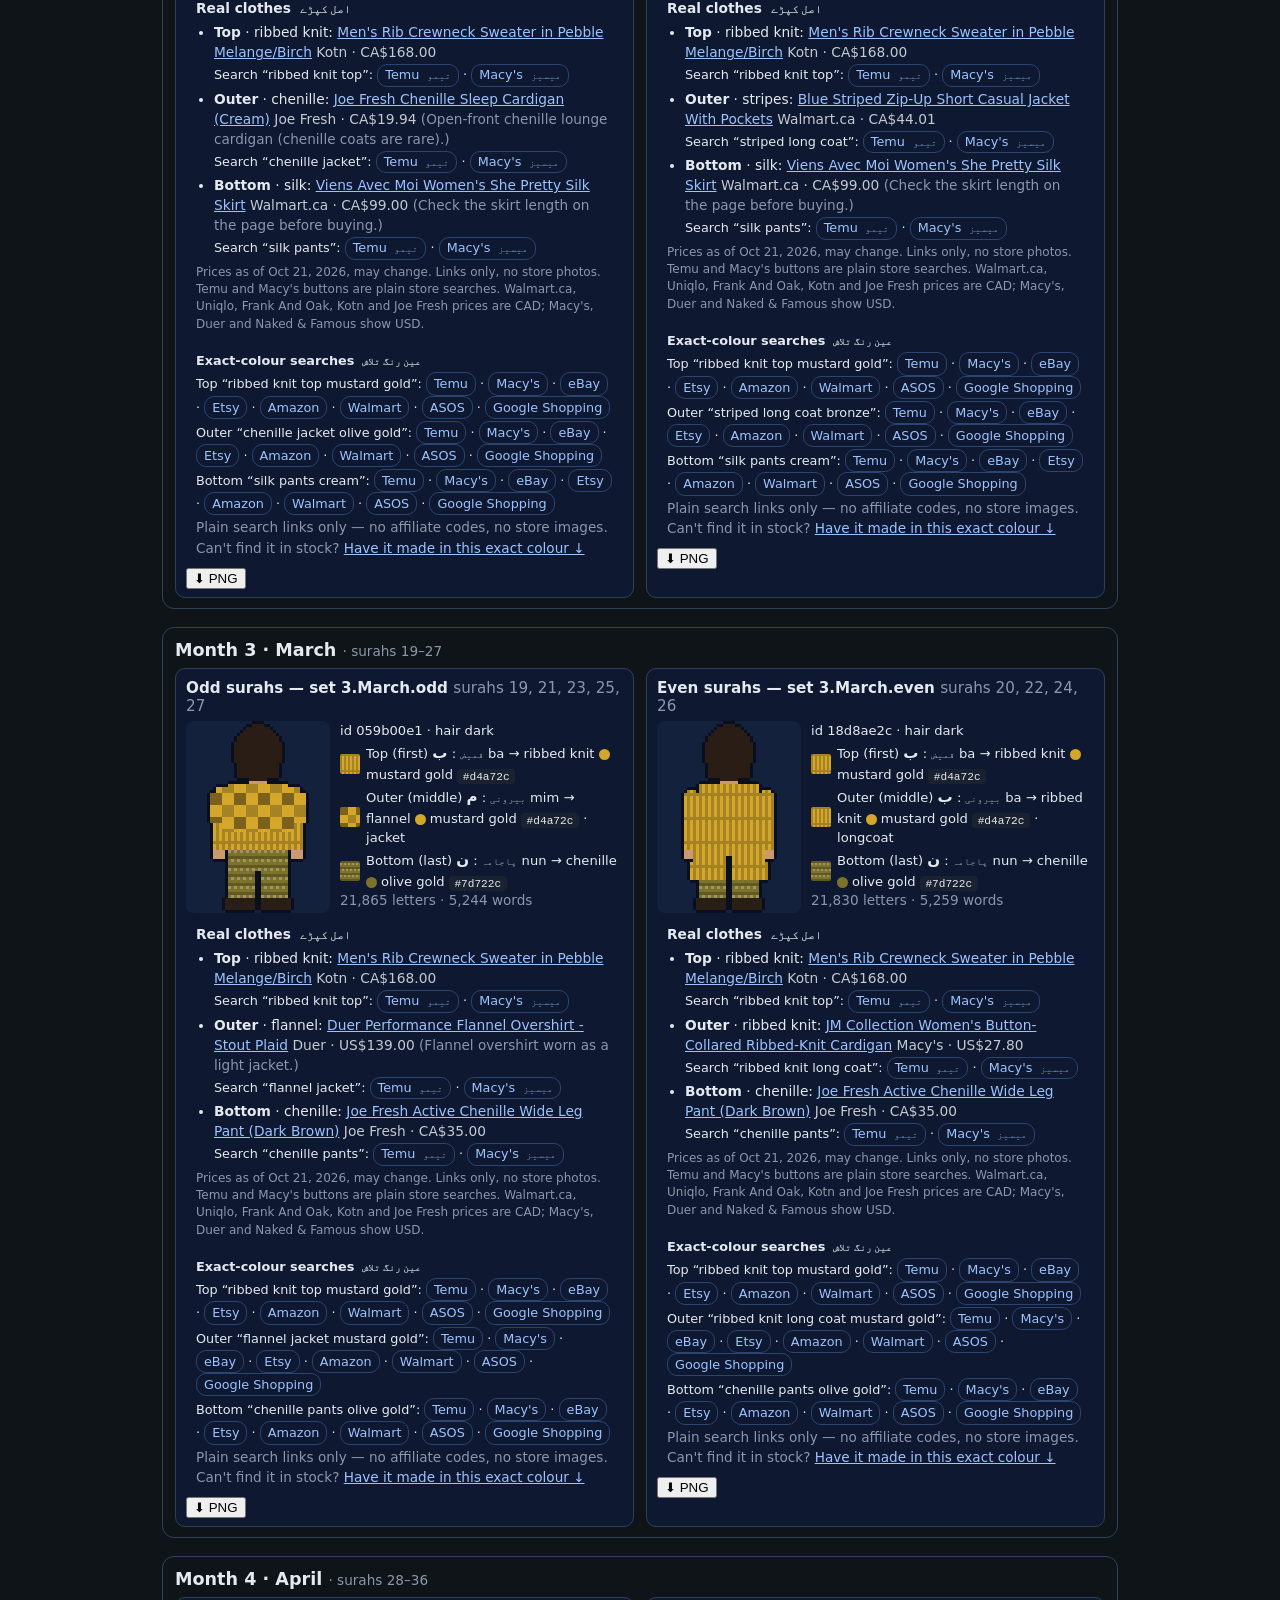
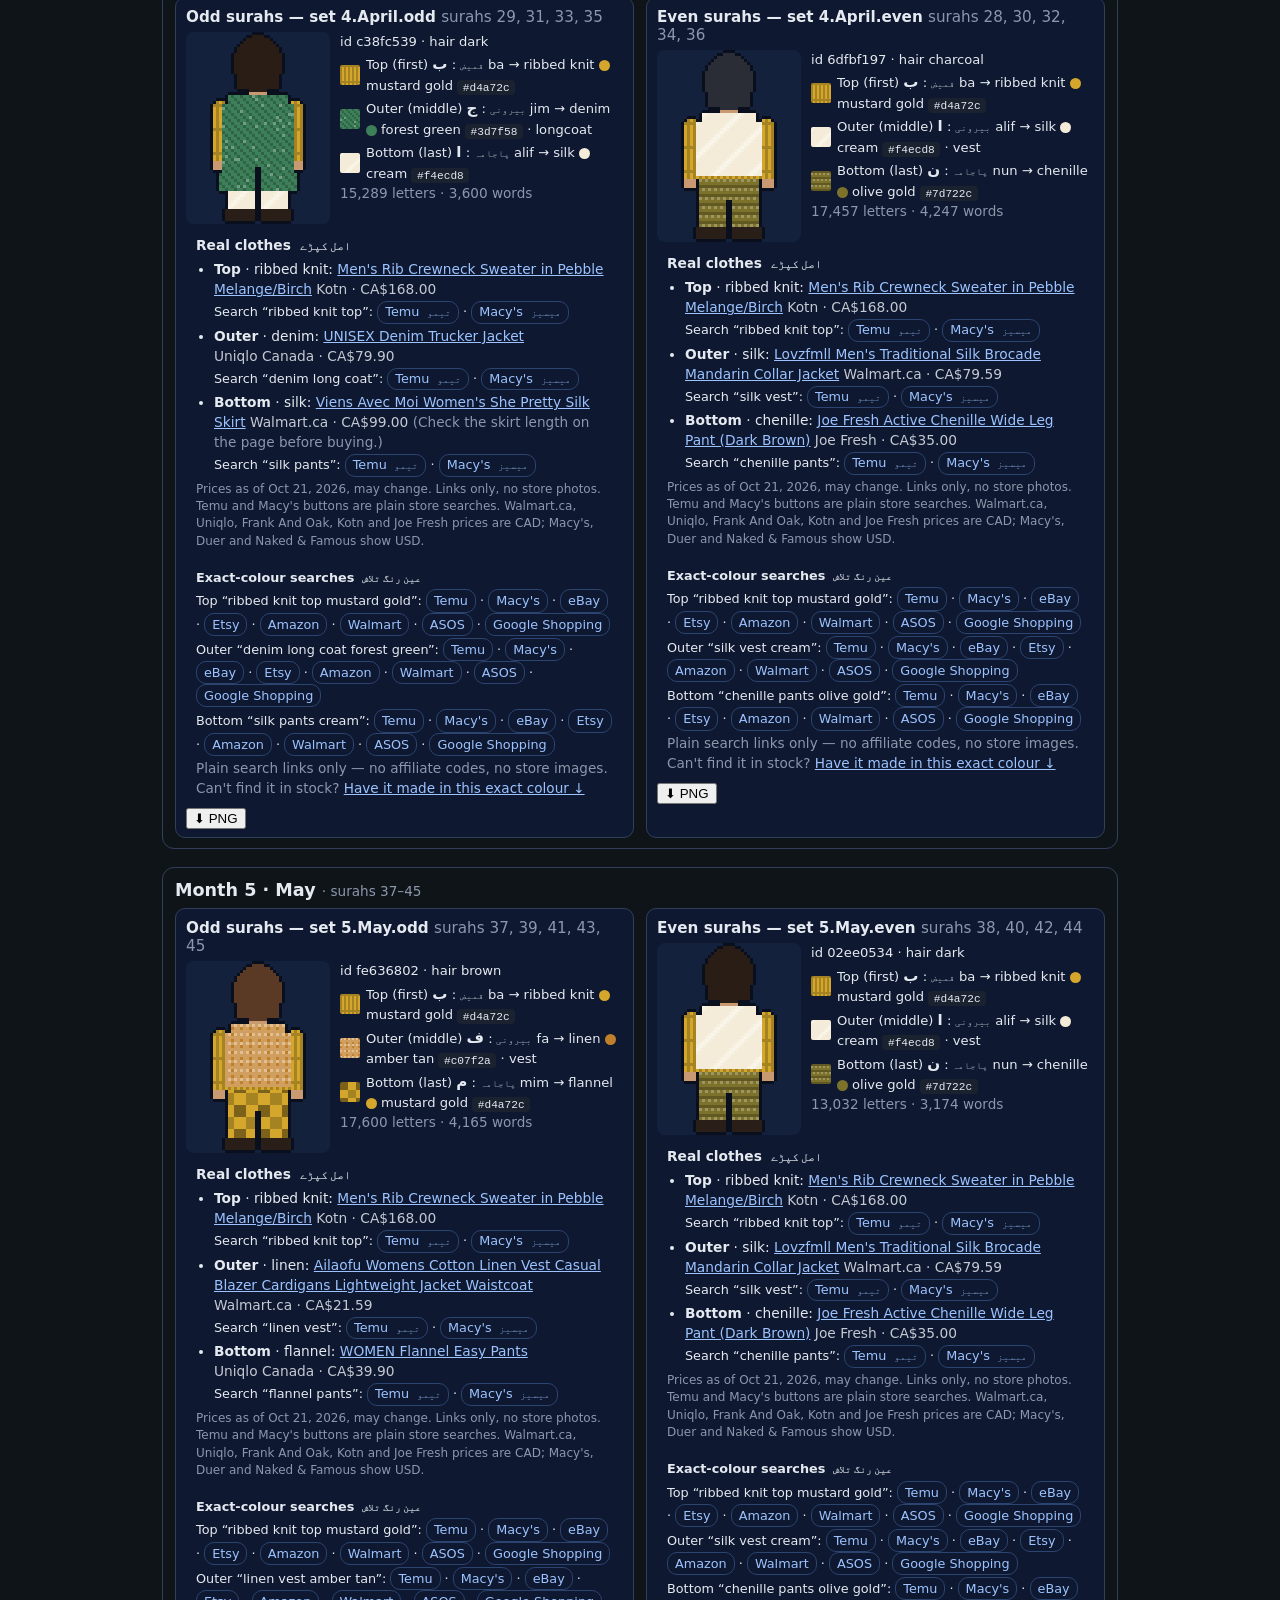
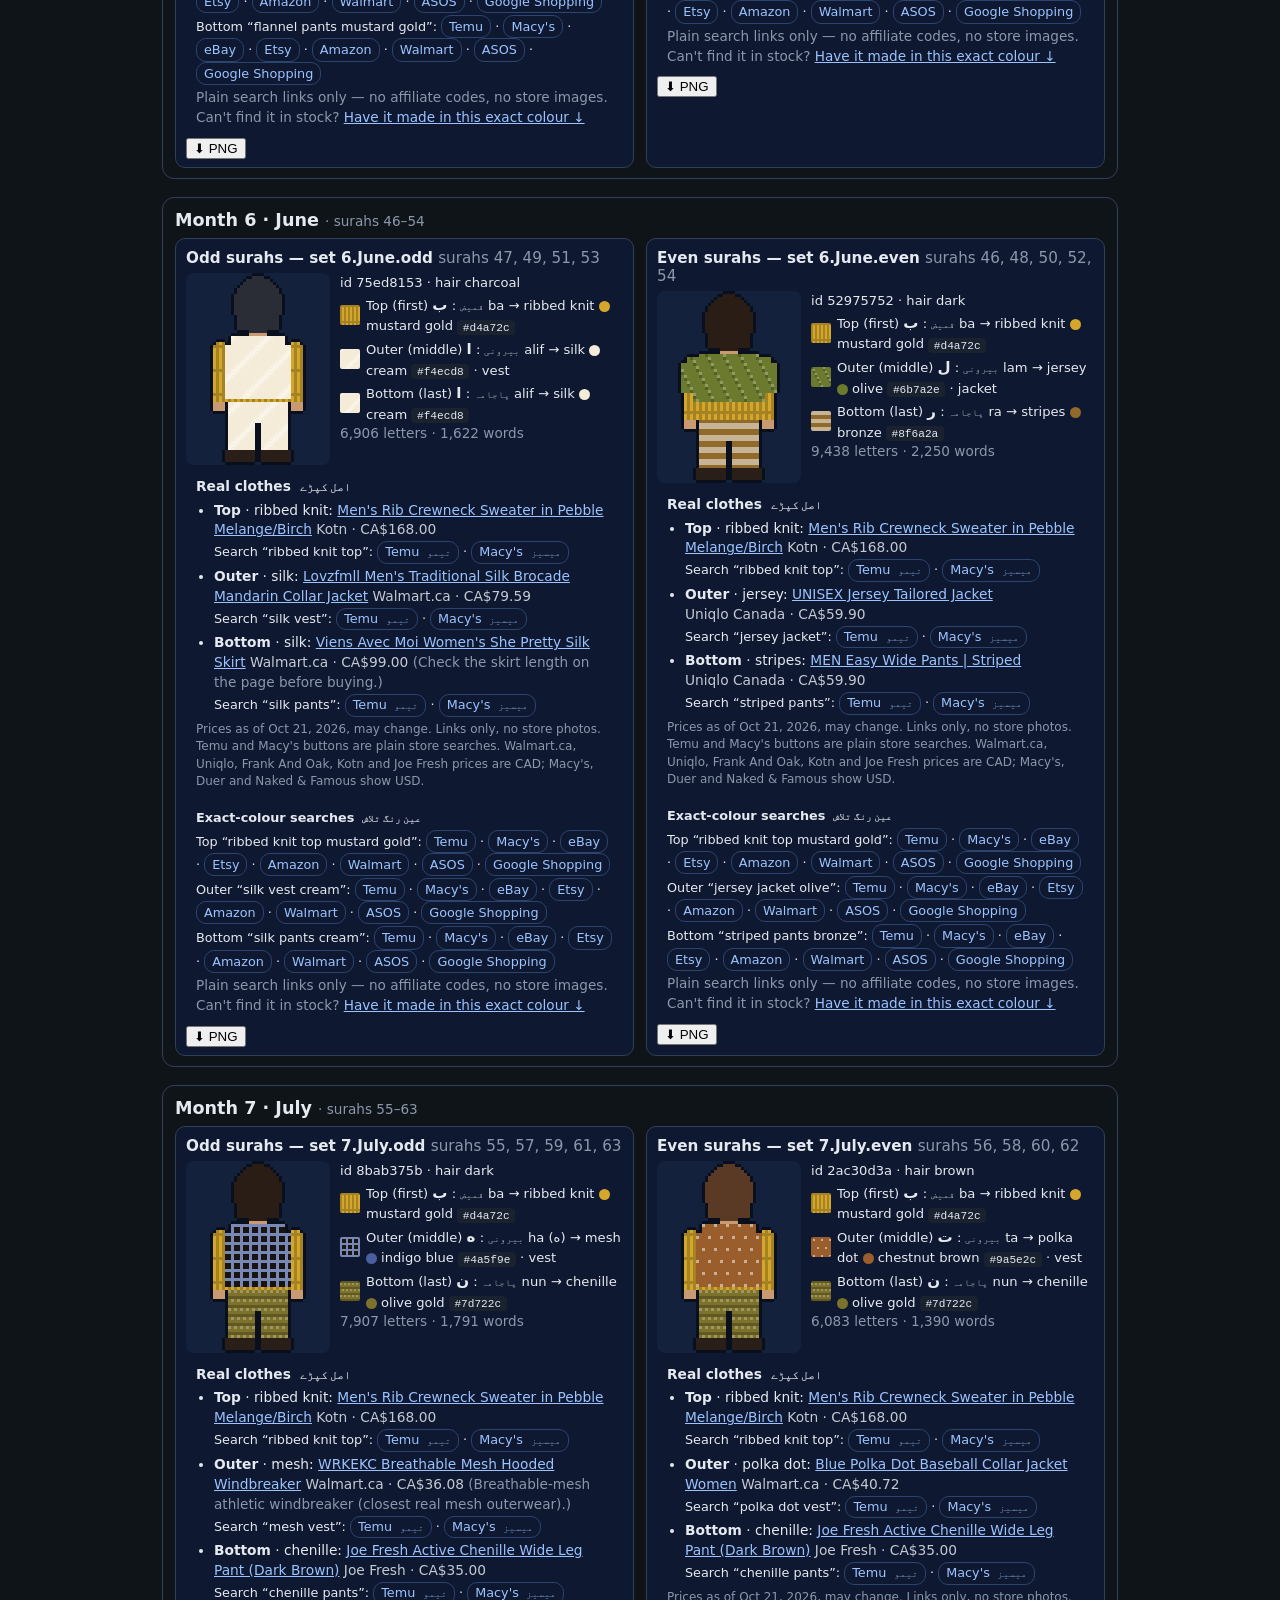
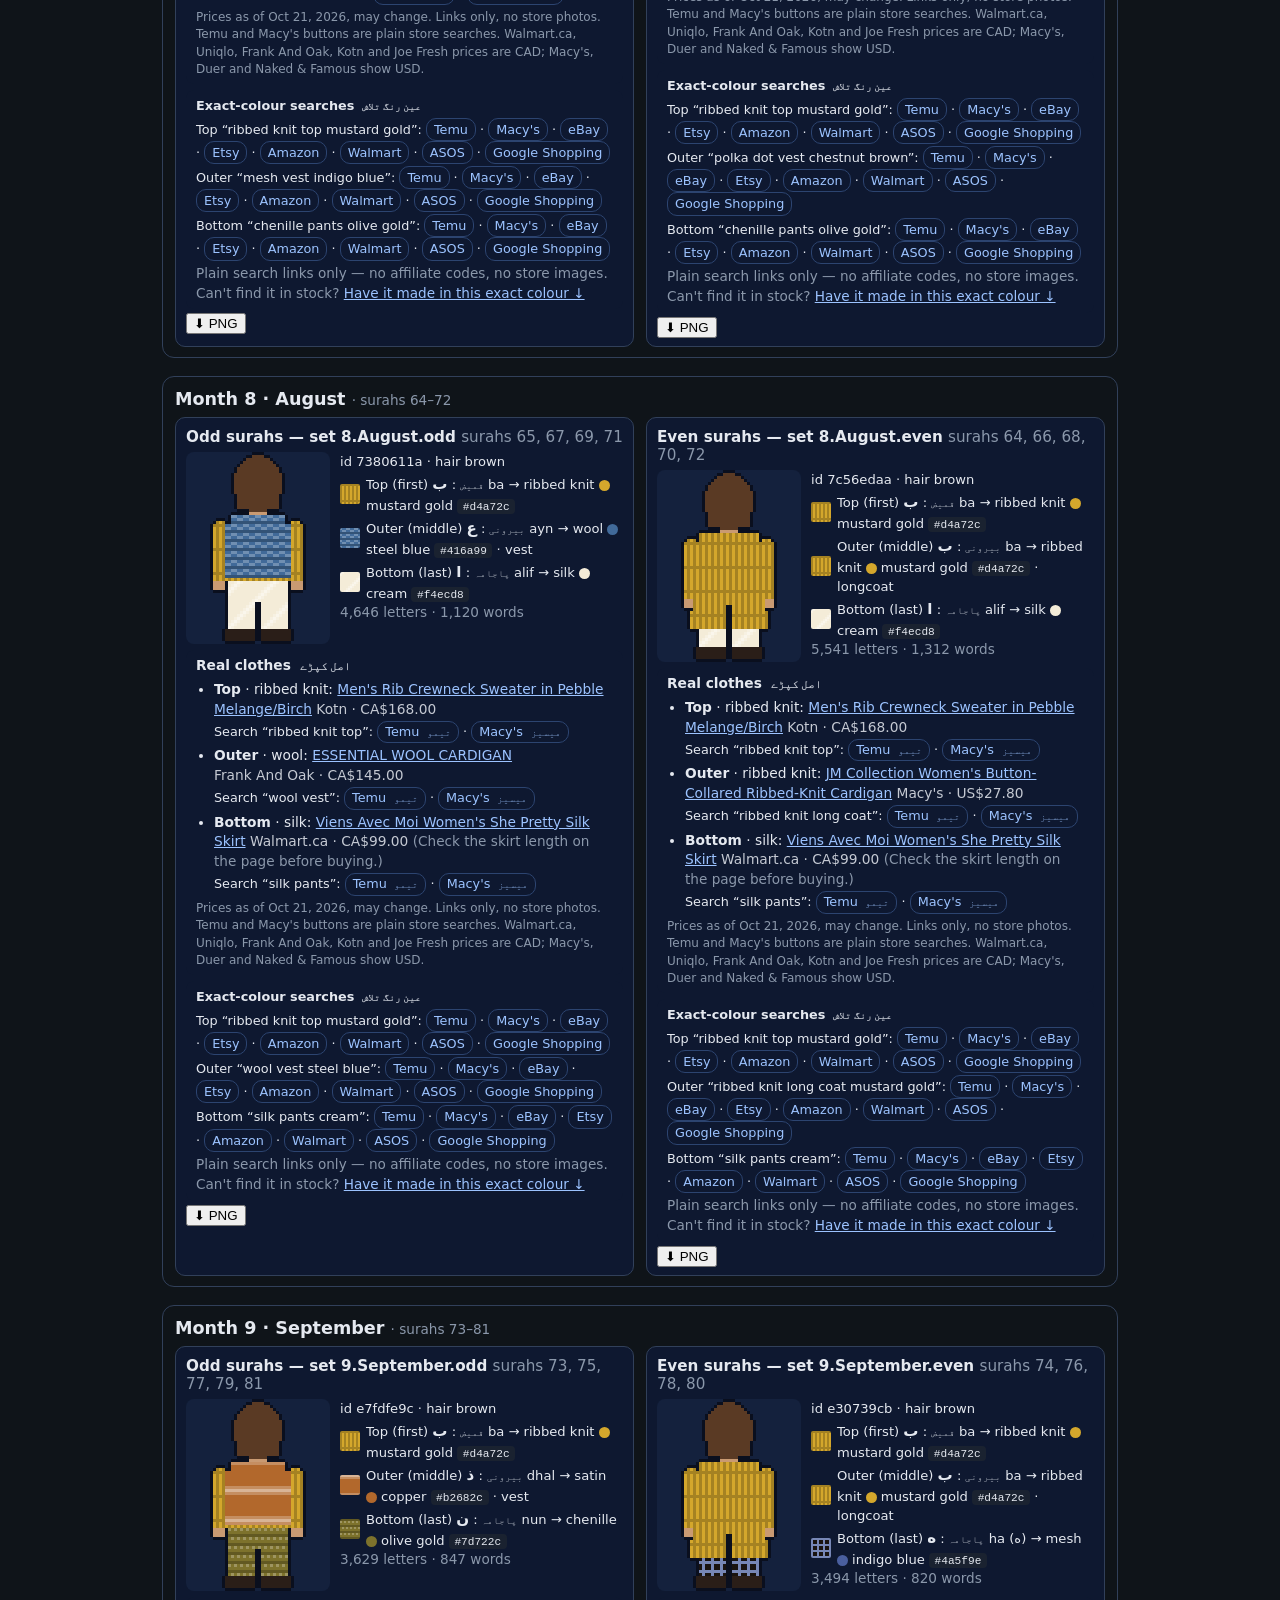
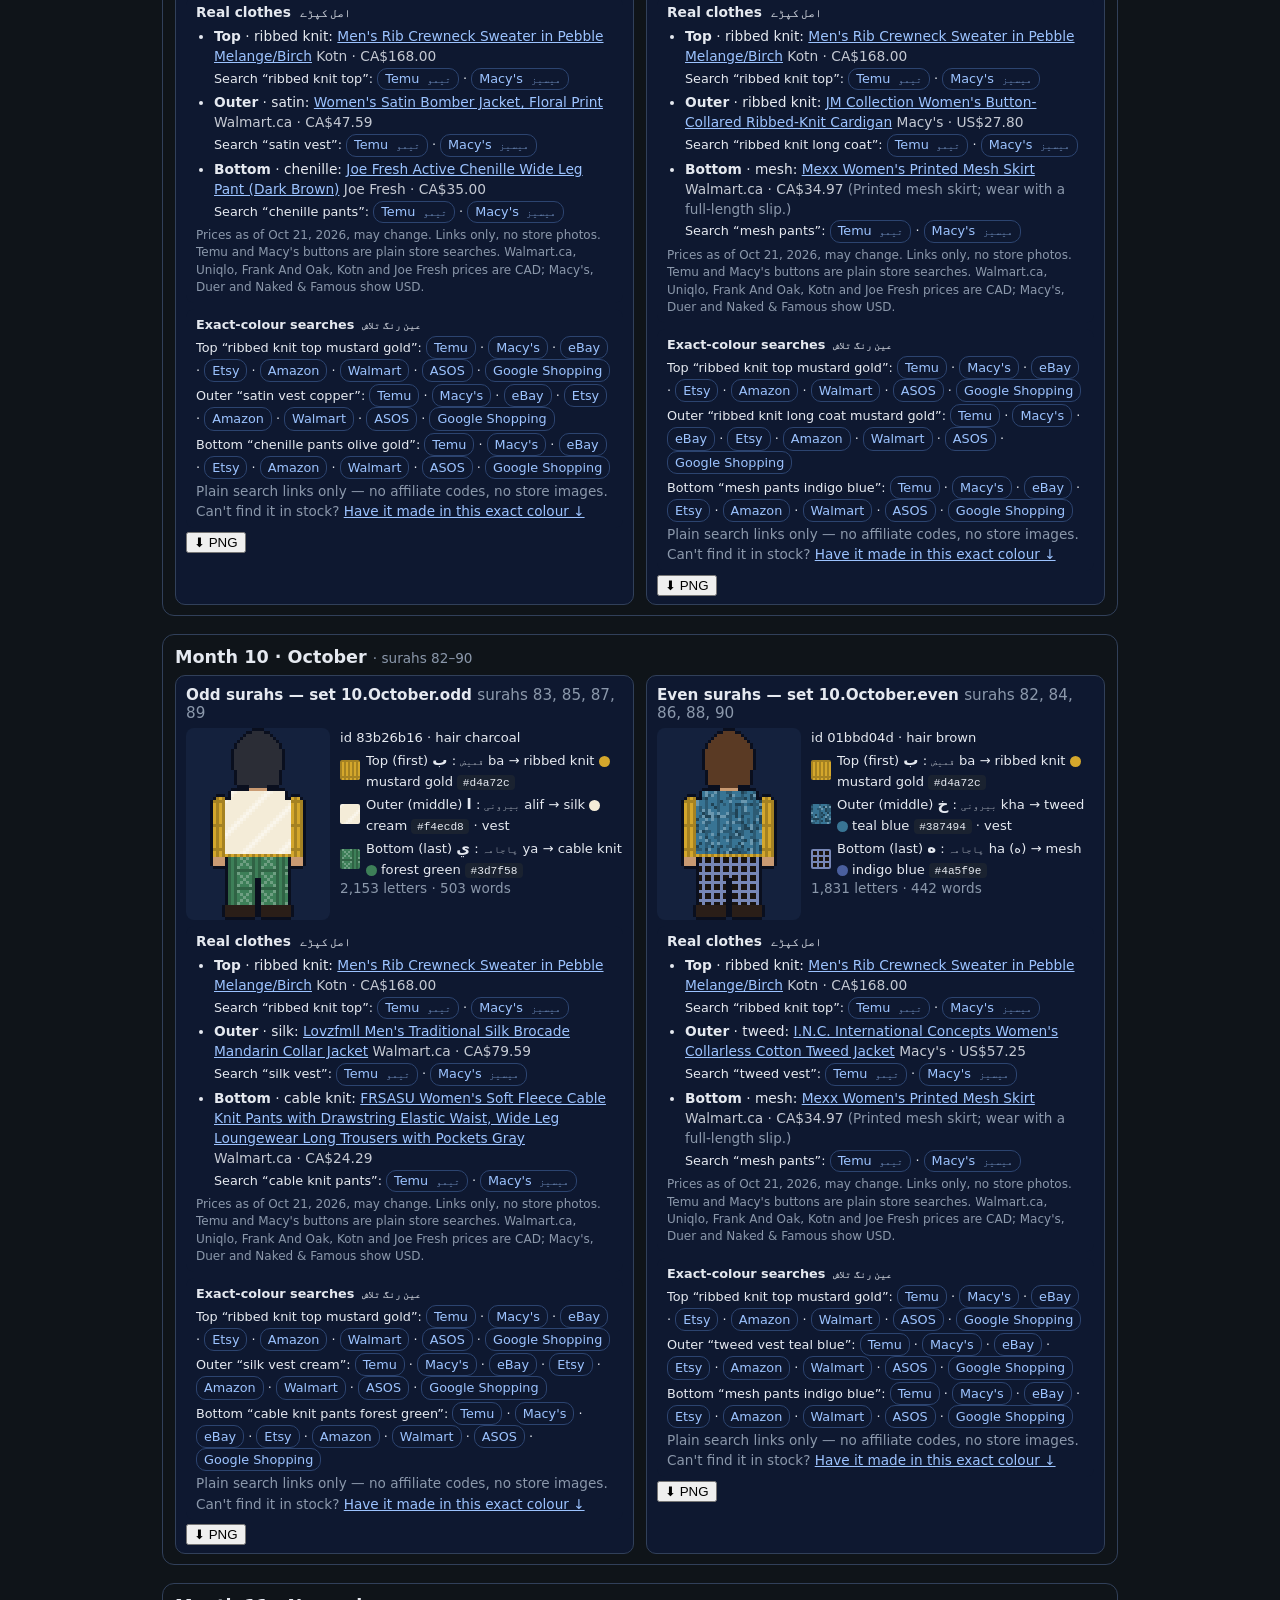
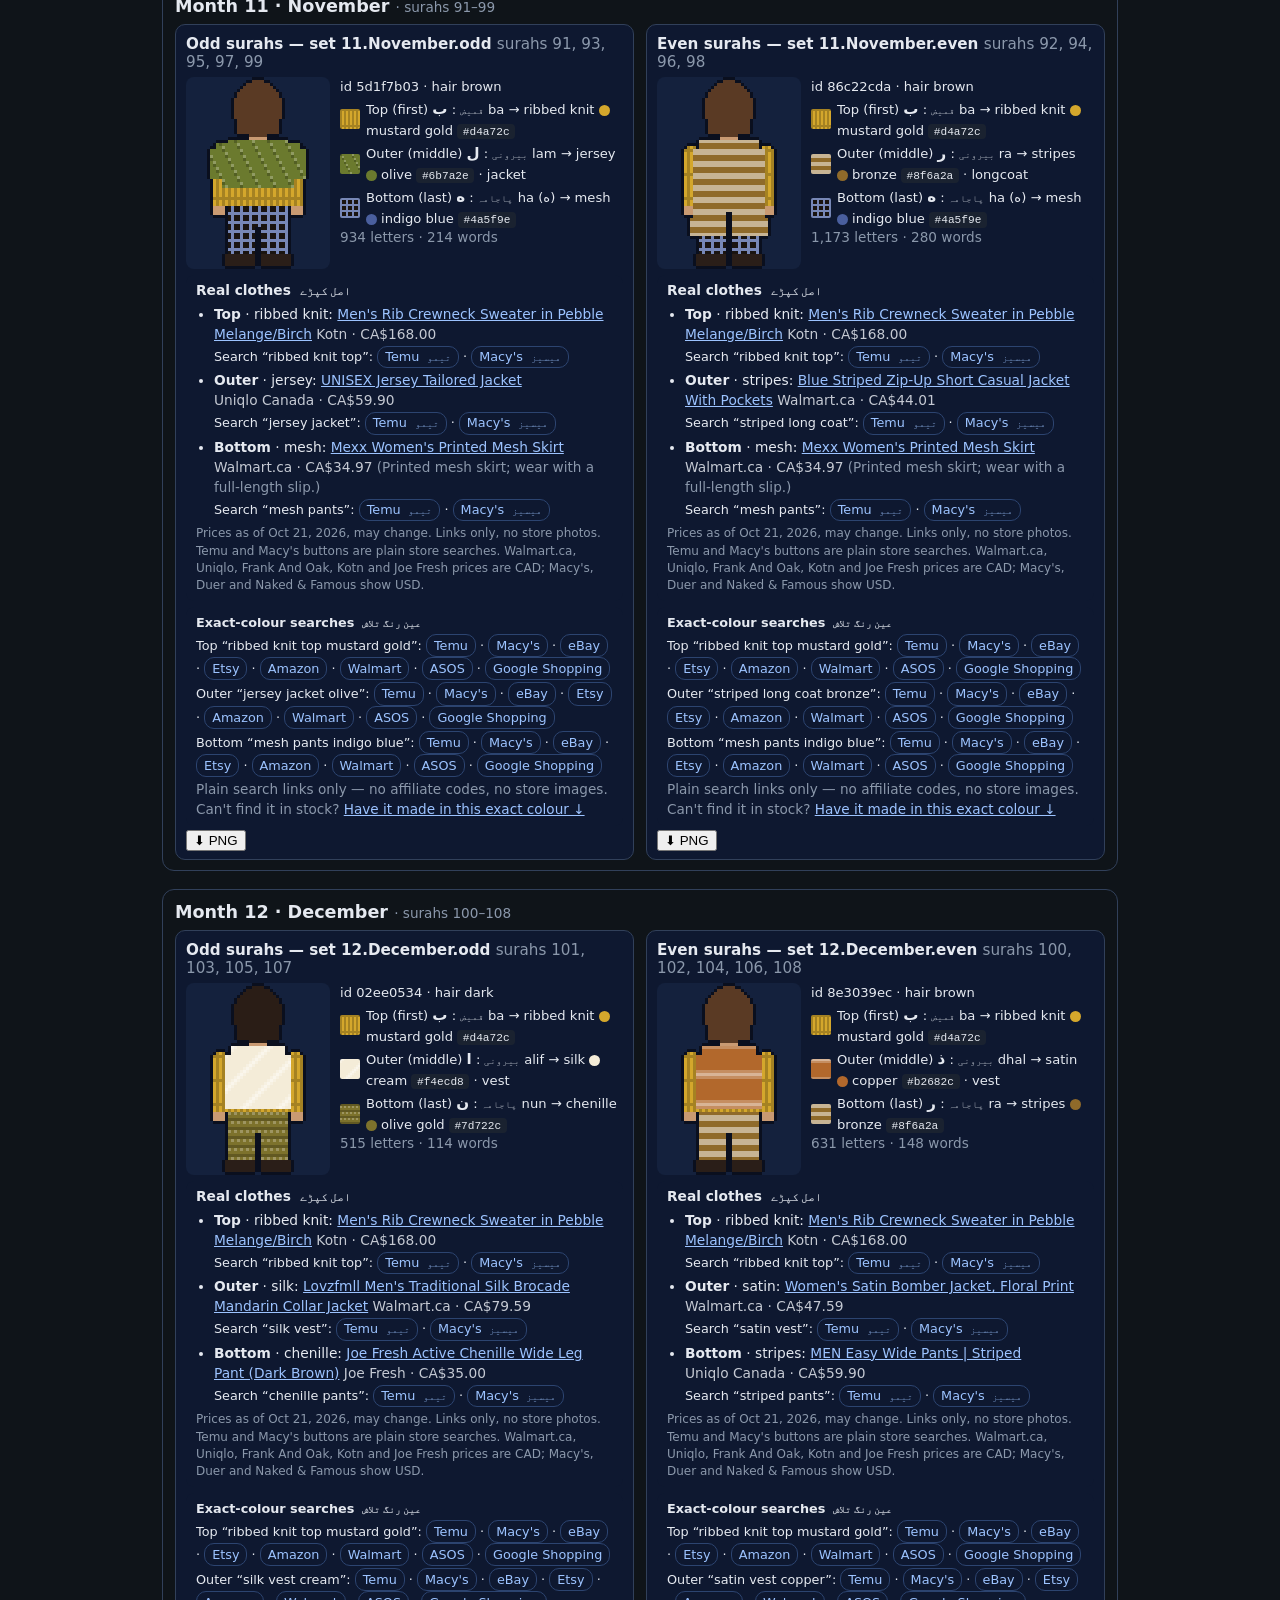
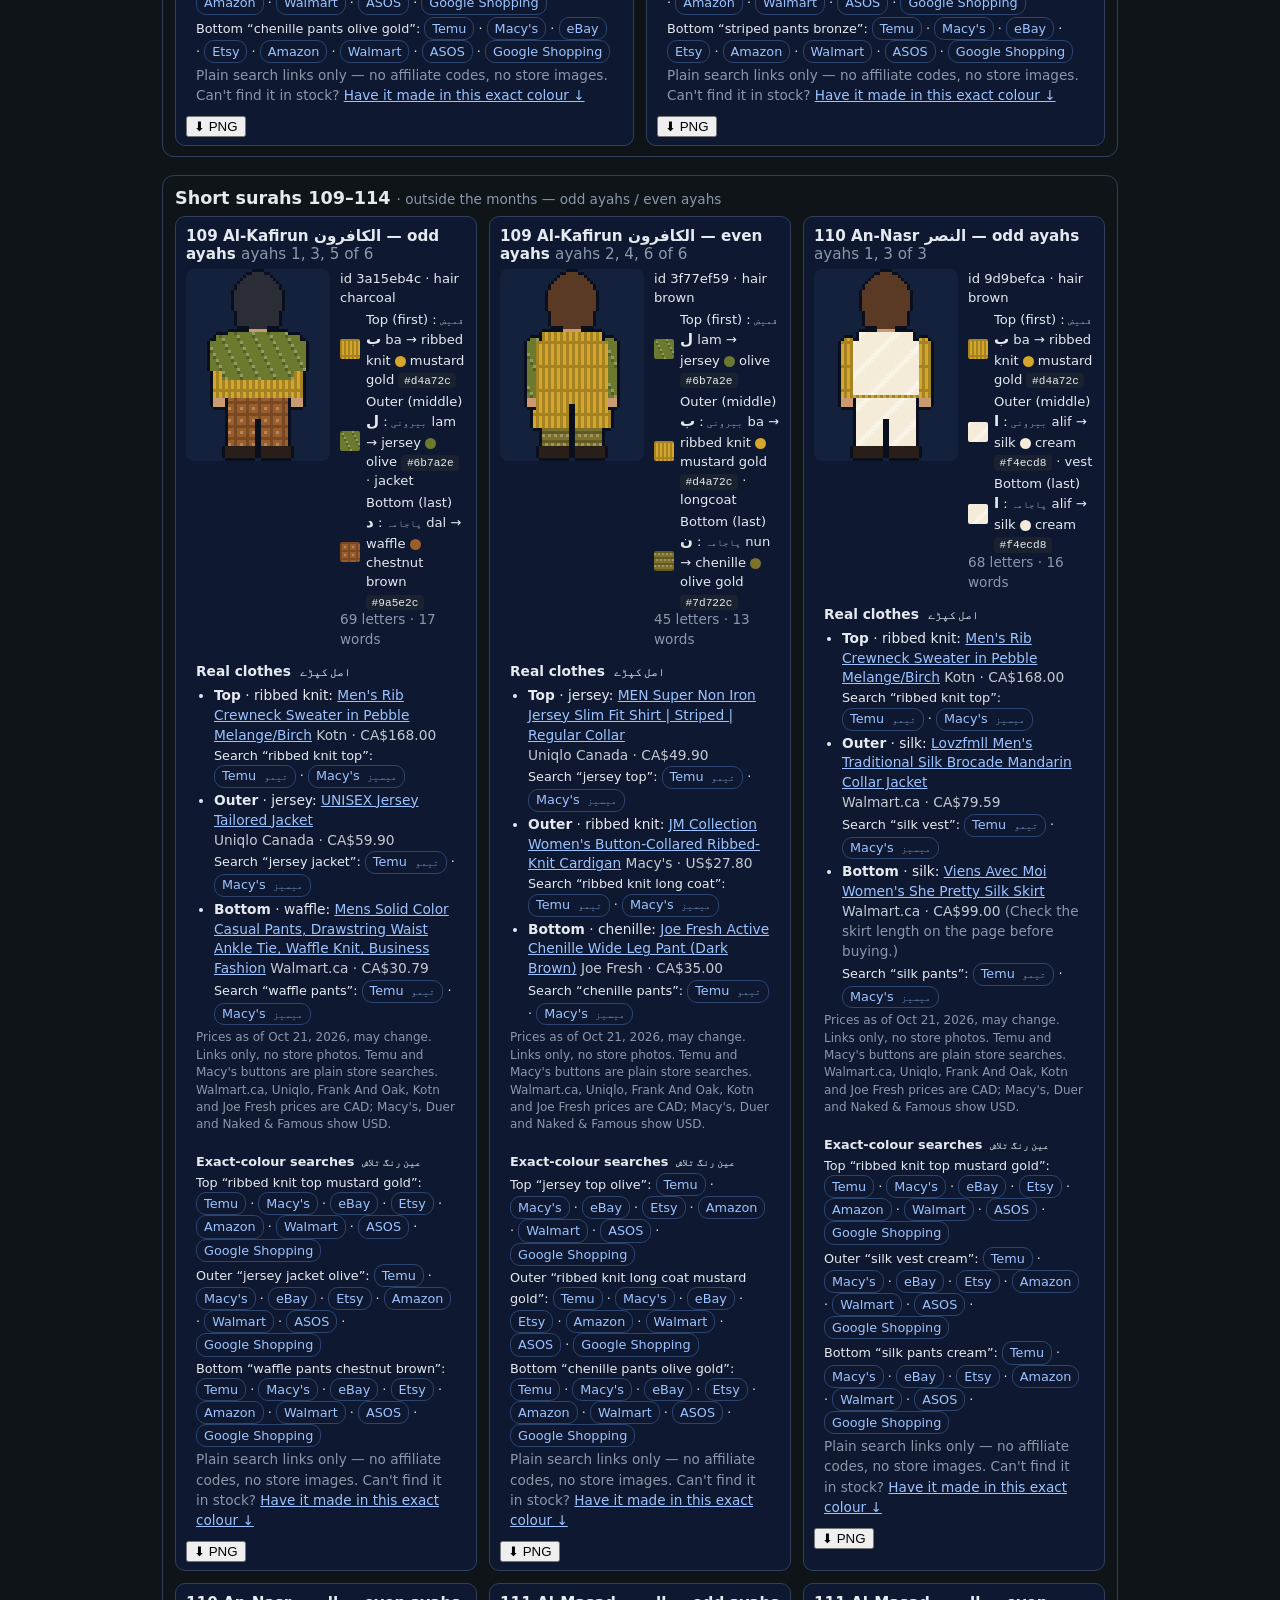
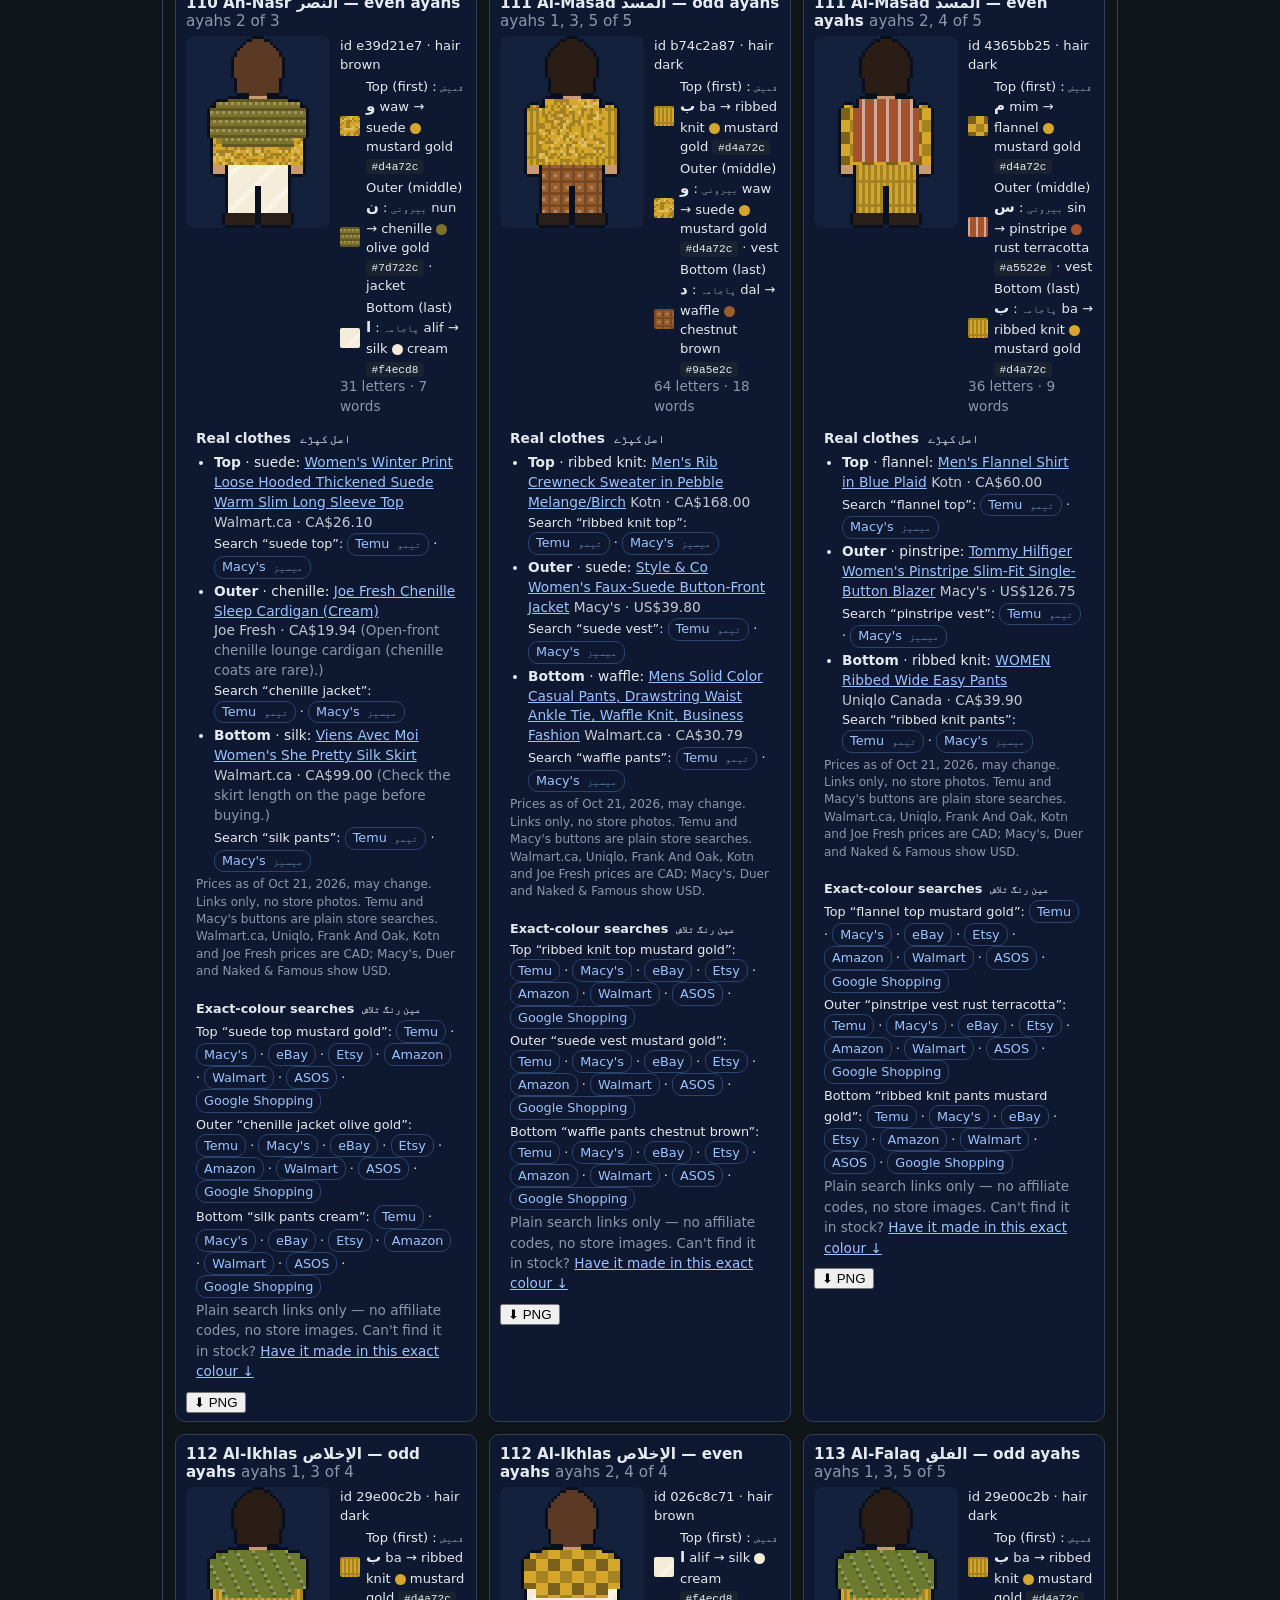
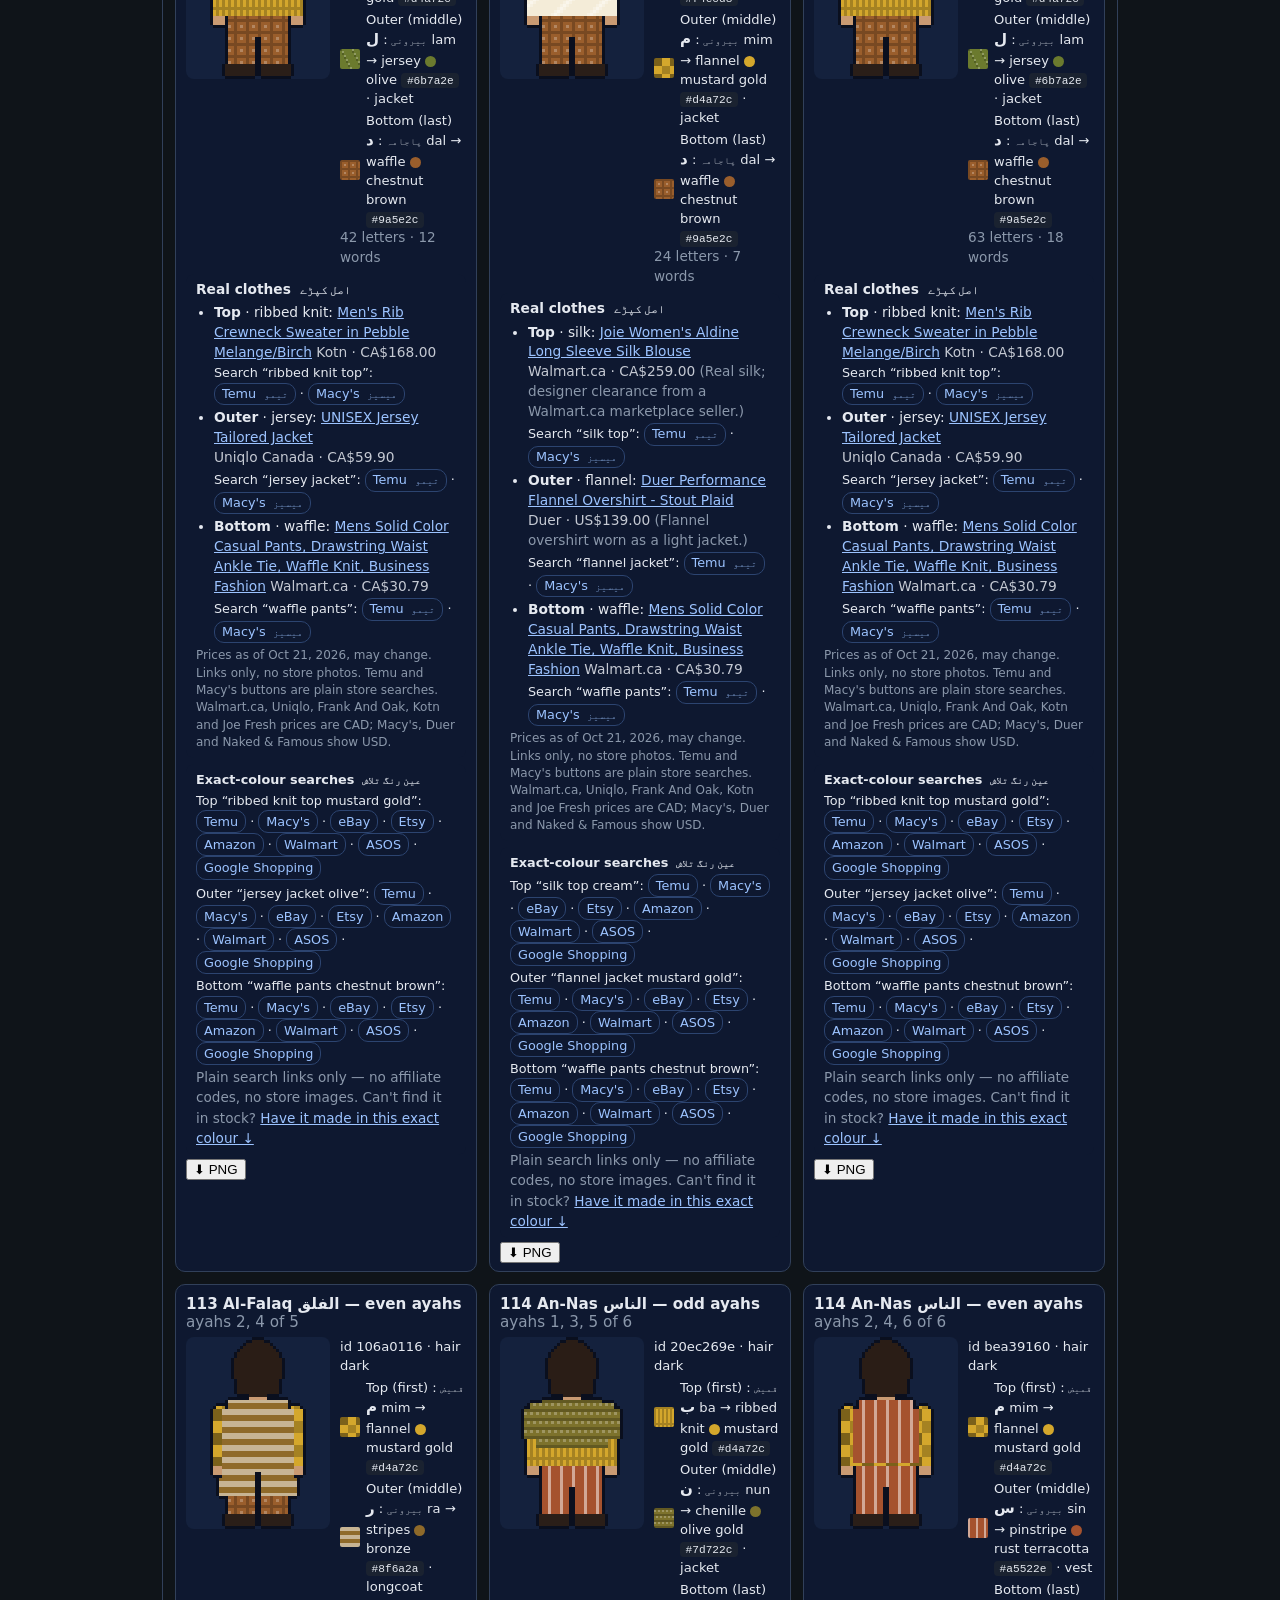
==== commit 5ab4dd38: "Exact-colour matching + custom clothing makers (v1.10.0) - every outfit slot now shows its exact col" ====
--- a/docs/wardrobe-calendar.html
+++ b/docs/wardrobe-calendar.html
@@ -20,6 +20,16 @@
   .wc-png{margin-top:4px;font-size:.75rem}
   .wc-card .lw-shop{margin-top:6px}
   .wc-intro{font-size:.9rem;line-height:1.5;color:var(--muted)}
+  .wc-exact{font-size:.8rem;line-height:1.5;background:#0e1830;border-radius:8px;padding:6px 10px;margin-top:6px}
+  .wc-exact b{display:block;margin-bottom:2px}
+  .wc-exact a,.wc-custom a{color:#9cc3ff;word-break:break-word}
+  .wc-custom{margin:18px 0;padding:10px 12px;border:1px solid var(--border);border-radius:12px}
+  .wc-custom h2{font-size:1.1rem;margin:2px 0 4px}
+  .wc-custom p{font-size:.9rem;line-height:1.5;color:var(--muted)}
+  .wc-custom h3{font-size:.95rem;margin:12px 0 4px}
+  .wc-custom ul{margin:4px 0;padding-left:18px;font-size:.86rem;line-height:1.5}
+  .wc-custom li{margin:6px 0}
+  .wc-custom code{font-size:.85em}
   .wc-top{display:flex;justify-content:flex-end;gap:10px;align-items:center;max-width:980px;margin:0 auto;padding:0 12px}
 </style>
 </head>
@@ -38,16 +48,20 @@
     Letter sounds only; implies nothing about meaning. The avatar is always seen from behind: no face.
     <span class="ur" lang="ur">ہر مہینے کے دو لباس: طاق سورتوں سے ایک، جفت سورتوں سے ایک۔ مختصر سورتوں میں طاق آیات سے ایک، جفت آیات سے ایک۔ حروف کی آواز سے لباس، معنی سے کوئی تعلق نہیں۔</span>
   </p>
-  <p class="wc-intro">Tap an avatar to download its PNG. Each card's <b>Real clothes اصل کپڑے</b> list has real product links plus plain
-    <b>Temu تیمو</b> / <b>Macy's میسیز</b> search links for that slot's "&lt;fabric&gt; &lt;garment&gt;".</p>
+  <p class="wc-intro">Tap an avatar to download its PNG. Every slot shows its <b>exact colour</b> (name + hex — the same colour as the pixel avatar), plus <b>exact-colour searches</b> across 8 clothing websites (Temu, Macy's, eBay, Etsy, Amazon, Walmart, ASOS, Google Shopping — Google also gets the hex) for that slot's "&lt;fabric&gt; &lt;garment&gt; &lt;colour&gt;". Nothing exact in stock anywhere? The <a href="#wc-custom">custom clothing suppliers</a> section lists makers who can produce a garment in your exact colour — even a single piece, by printing fabric in the exact hex, or small-batch Pantone dye-to-match.</p>
   <div id="wc-list"></div>
+  <section id="wc-custom" class="wc-custom">
+    <h2>🧵 Custom clothing suppliers <span class="ur" lang="ur">حسبِ ضرورت کپڑے بنانے والے</span></h2>
+    <p>Want a garment in the <b>exact colour of the avatar</b>? These makers produce it: print fabric in the exact hex (one garment, no factory minimum), make-to-measure tailors, or small-batch Pantone dye-to-match services. Facts are from their own pages (Oct 2026), plain links only — no affiliate codes, no store images.</p>
+    <div id="wc-custom-list"></div>
+  </section>
 </main>
 <footer>📖 Quran Recorder · Month Wardrobe — letter method by <span lang="ar">مخرج</span>/<span lang="ar">صفات</span>, clothes only, never the meaning.</footer>
 <script src="wardrobe-data.js?v=letters2"></script>
 <script src="wardrobe.js?v=shop1"></script>
 <script src="surah-data.js"></script>
 <script src="quran-text.js"></script>
-<script src="wardrobe-calendar.js?v=cal1"></script>
+<script src="wardrobe-calendar.js?v=cal2"></script>
 <script>
 (function () {
   const LW = window.LetterWardrobe, WC = window.WardrobeCalendar;
@@ -58,19 +72,28 @@
     const s = o.spec, outer = s.outerwear;
     const el = document.createElement("div");
     el.className = "wc-card";
-    const part = (label, ur, x, extra) =>
+
+    const part = (label, ur, x, extra, colourHTML) =>
       `<div class="lw-part"><canvas data-o="${x.order}"></canvas><span>${label} <span class="ur" lang="ur">${ur}</span>: ` +
-      `<b class="lw-ar" lang="ar">${x.letter}</b> ${x.name} → ${x.property}${extra || ""}</span></div>`;
+      `<b class="lw-ar" lang="ar">${x.letter}</b> ${x.name} → ${x.property}${colourHTML || ""}${extra || ""}</span></div>`;
+    const colour = (x) => ` <span class="lw-dot" style="background:${x.colour}"></span>${WC.colourName(x.colour)} <code>${x.colour}</code>`;
+    const exactRow = (label, slot) => {
+      const links = WC.exactSearchLinks(LW, s, slot).map((l) => `<a href="${l.url}" target="_blank" rel="noopener noreferrer nofollow">${l.store}</a>`).join(" · ");
+      return `<div class="lw-search">${label} “${WC.exactSearchLinks(LW, s, slot)[0].query}”: ${links}</div>`;
+    };
     el.innerHTML =
       `<h3>${title} <span class="set">${setLabel}</span></h3>` +
       `<div class="wc-stage"><canvas class="wc-avatar" aria-label="Outfit avatar"></canvas>` +
       `<div class="wc-info">id ${s.id} · hair ${s.base.hair.replace("hair_", "")}` +
-      part("Top (first)", "قمیض", s.top) +
-      part("Outer (middle)", "بیرونی", outer, ` · ${outer.style}`) +
-      part("Bottom (last)", "پاجامہ", s.bottom) +
+      part("Top (first)", "قمیض", s.top, "", colour(s.top)) +
+      part("Outer (middle)", "بیرونی", outer, ` · ${outer.style}`, colour(outer)) +
+      part("Bottom (last)", "پاجامہ", s.bottom, "", colour(s.bottom)) +
       `<span class="muted">${s.stats.letters.toLocaleString()} letters · ${s.stats.words.toLocaleString()} words</span>` +
       `</div></div>` +
       `<div class="lw-shop">${LW.shopHTML(s)}</div>` +
+      `<div class="wc-exact"><b>Exact-colour searches <span class="ur" lang="ur">عین رنگ تلاش</span></b>` +
+      exactRow("Top", "top") + exactRow("Outer", "outerwear") + exactRow("Bottom", "bottom") +
+      `<div class="muted wc-asof">Plain search links only — no affiliate codes, no store images. Can't find it in stock? <a href="#wc-custom">Have it made in this exact colour ↓</a></div></div>` +
       `<div class="wc-png"><button class="wc-png-btn">⬇ PNG</button></div>`;
     LW.drawAvatar(el.querySelector(".wc-avatar"), s, 3);
     el.querySelectorAll(".lw-part canvas").forEach((c) => LW.drawSwatch(c, +c.dataset.o, 10, 2));
@@ -109,6 +132,17 @@
   }
   sec.appendChild(wrap);
   root.appendChild(sec);
+
+  // 🧵 custom clothing suppliers, grouped by how exact the colour can be
+  const list = document.getElementById("wc-custom-list");
+  const esc = (t) => String(t).replace(/[&<>"']/g, (c) => ({ "&": "&amp;", "<": "&lt;", ">": "&gt;", '"': "&quot;", "'": "&#39;" }[c]));
+  const TIERS = [
+    { id: "one-off", h: "One garment, exact colour — print the fabric in the exact hex, then sew اپنا ایک کپڑا" },
+    { id: "mtm", h: "Made-to-measure tailors — closest colourway from their fabric books" },
+    { id: "batch", h: "Small-batch Pantone dye-to-match — they dye fabric to your exact colour (MOQs apply)" }
+  ];
+  list.innerHTML = TIERS.map((t) => `<h3>${t.h}</h3><ul>` + WC.CUSTOM_MAKERS.filter((m) => m.tier === t.id).map((m) =>
+    `<li><a href="${esc(m.url)}" target="_blank" rel="noopener noreferrer nofollow">${esc(m.name)}</a> — ${esc(m.makes)}. ${esc(m.note)}</li>`).join("") + "</ul>").join("");
 })();
 </script>
 </body>
